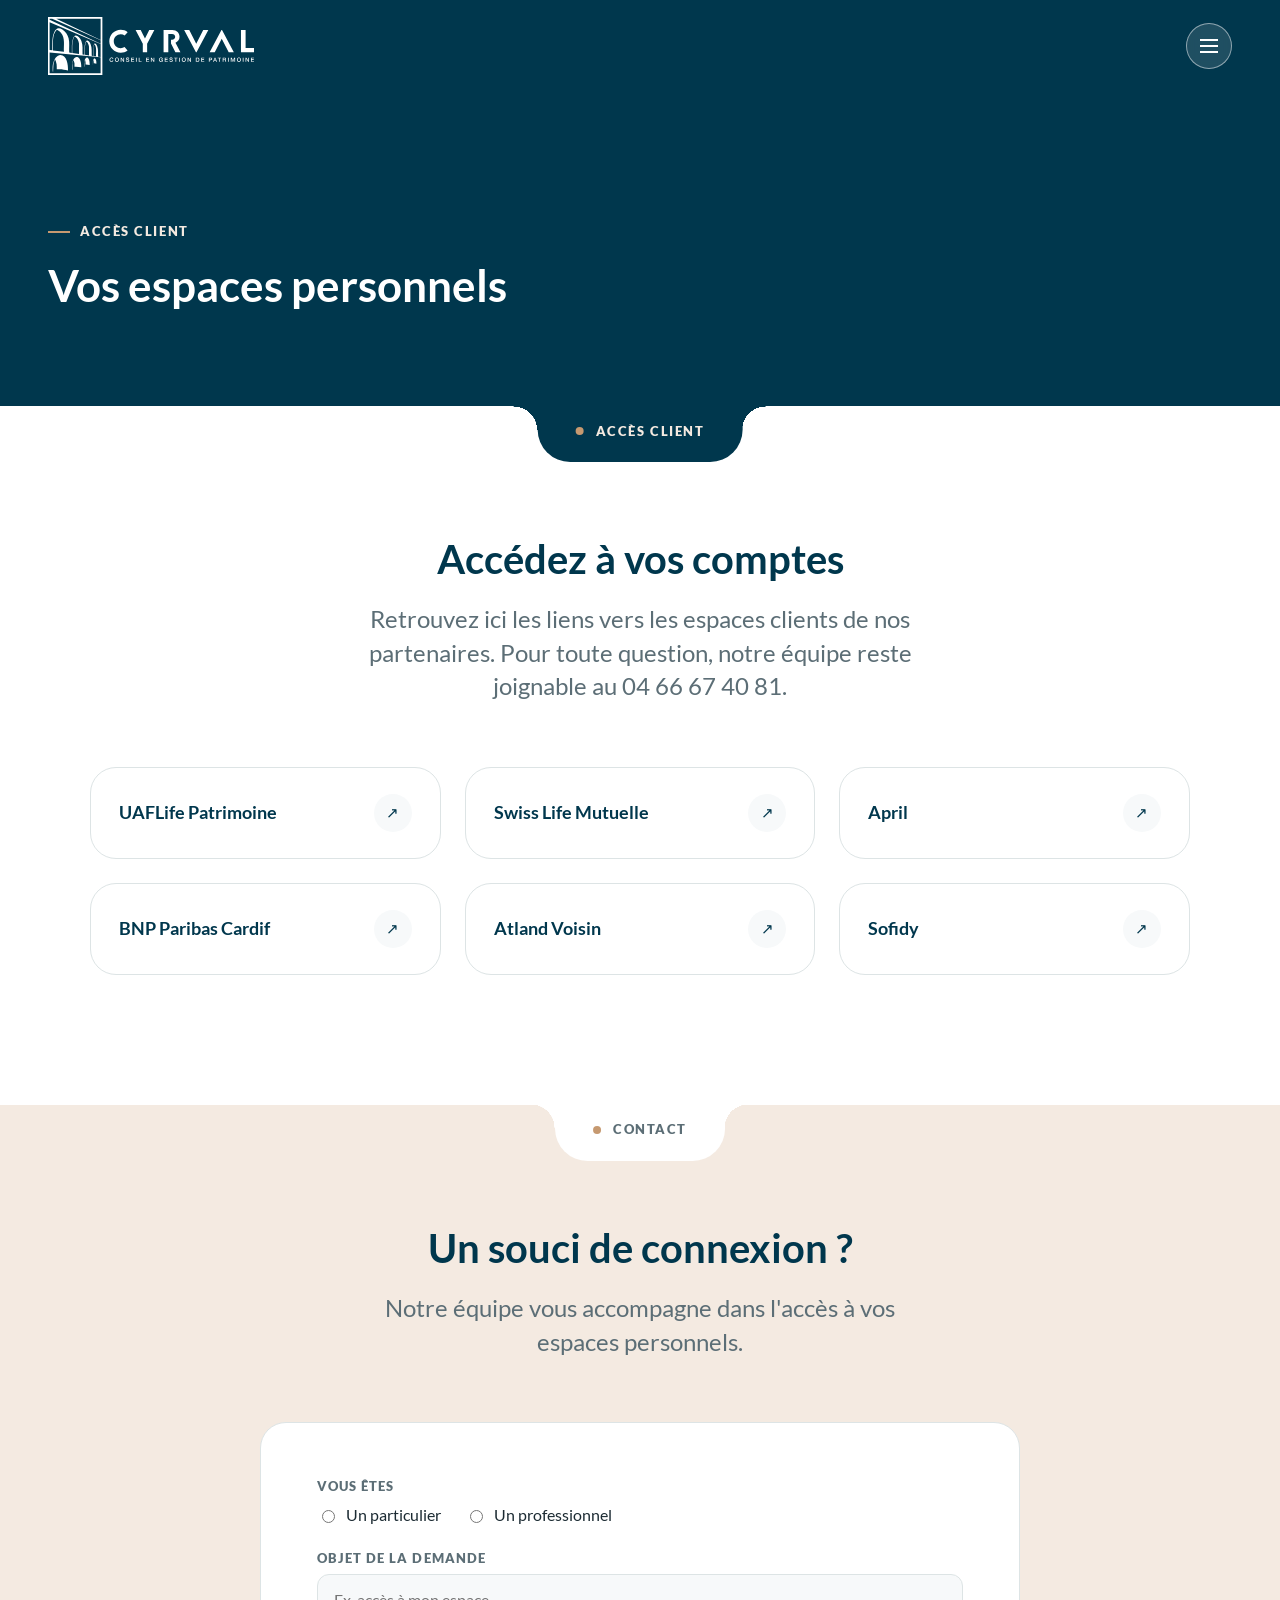
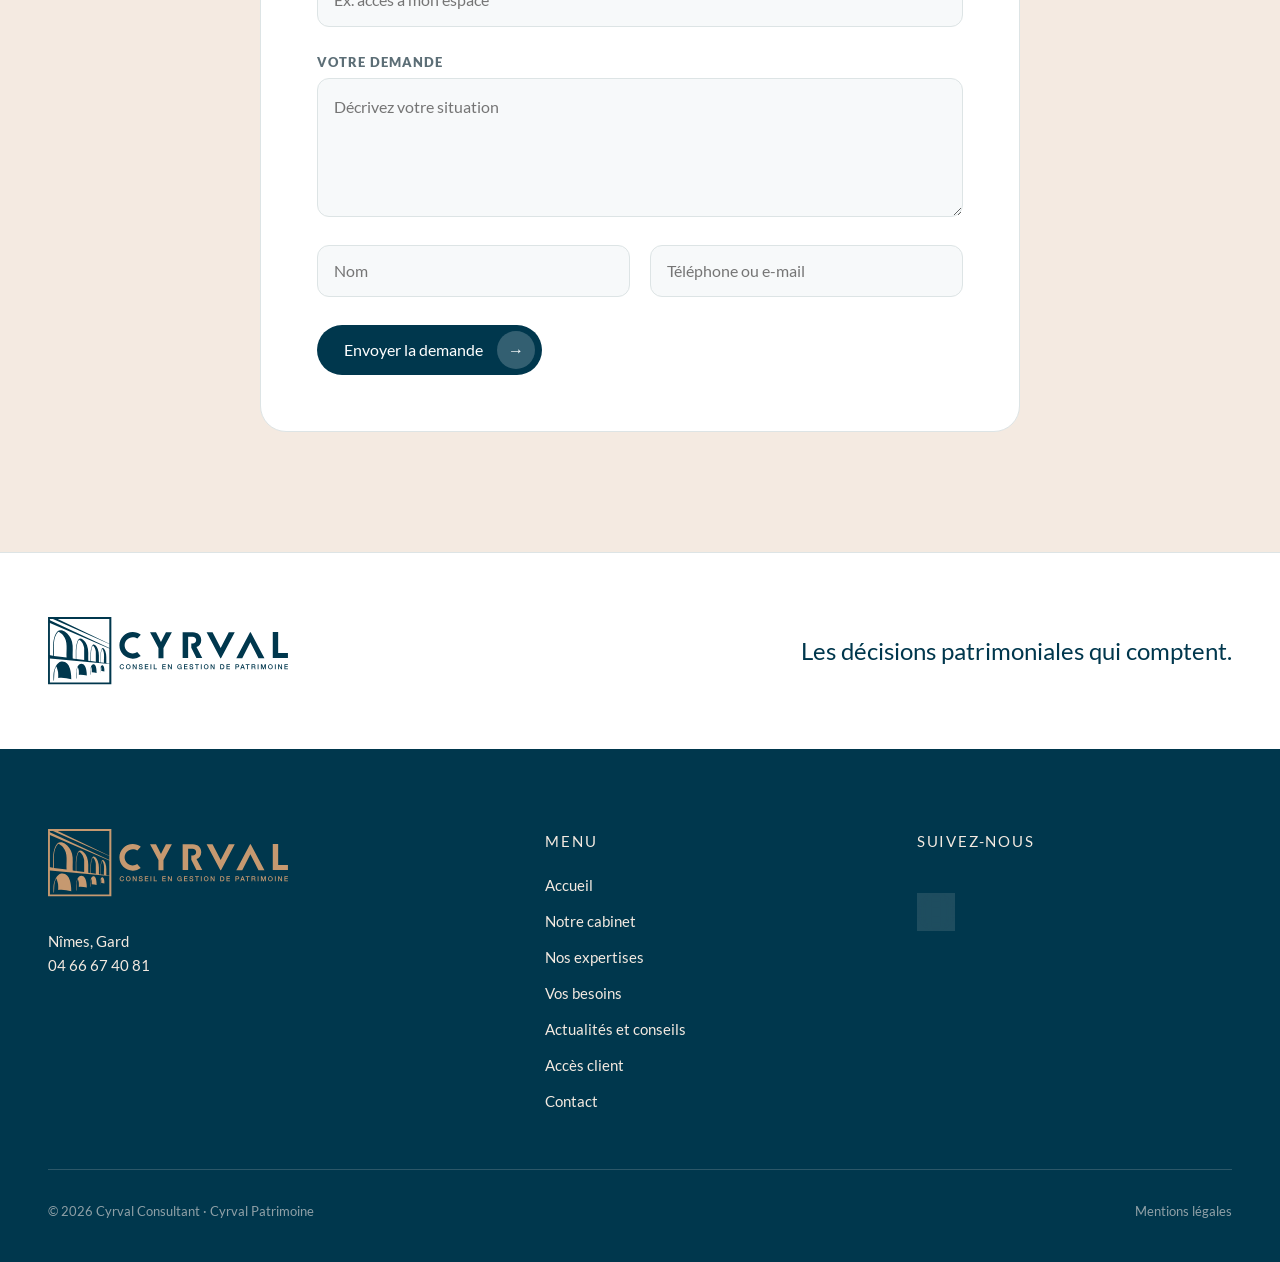
==== acces-client.html @ b4473346 "Arborescence reelle : 11 pages, nav a menus deroulants - Notre cabinet (deroule) : Notre histoire, N" ====
<!DOCTYPE html>
<html lang="fr" class="no-js">
<head>
<meta charset="utf-8">
<meta name="viewport" content="width=device-width, initial-scale=1">
<meta name="robots" content="noindex, nofollow">
<title>CYRVAL — Accès client</title>
<meta name="description" content="Accédez aux espaces clients des partenaires de CYRVAL, conseil en gestion de patrimoine à Nîmes.">
<link rel="stylesheet" href="assets/css/cyrval.css">
<script>document.documentElement.className = 'js';</script>
</head>
<body>

<!-- Logo, défini une fois et réutilisé dans la page -->
<svg style="position:absolute;width:0;height:0;overflow:hidden" aria-hidden="true" focusable="false">
  <symbol id="logo-cyrval" viewBox="16.59 58.48 532.44 149.89">
    <g fill="currentColor">
      <path d="M157.12,58.48v149.89H16.59V58.48h140.53ZM152.58,62.82H37.99l114.6,54.93v-54.93ZM152.58,118.44L27.45,62.82h-6.68v3.02l131.81,61.66v-9.05ZM152.58,128.19L20.78,71.78v71.21l.58.47,6.39.75c.31-15.09-1.53-31,4.36-45.26,4.47-10.83,10.71-14.54,21.55-8.29,8,4.61,13.84,14.06,16.18,22.84,3.11,11.65.72,24.94,1.53,36.95l6.15,1.01.73-.51c.42-12.19-1.28-24.44,2.84-36.17,2.26-6.43,5.48-11.06,12.53-6.58,4.28,2.72,7.66,8.21,9.45,12.85,4.21,10.92,2.35,22.83,2.82,34.27l4.84.73c.32-10.23-.97-22.44,2.87-32.13,4.09-10.32,11.11-.46,13.34,5.32,3.66,9.49,2.42,19.63,2.62,29.59l3.48.35c.37-9.12-1.07-19.21,1.77-28.01,2.79-8.67,7.54-.96,9.14,3.71,2.89,8.44,1.78,17.04,2.04,25.81l.53.51,6.04.75v-33.78ZM57.74,148.39c-1.04-16.49,3.88-35.78-7.84-49.45-2.82-3.28-6.74-6.04-10.76-7.6-12.96,14.3-8.94,35.8-9.64,53.57l28.25,3.48ZM96.79,153.96v-25.94c0-1.25-.98-4.56-1.39-5.93-1.62-5.37-4.73-10.22-9.76-12.92-1.02-.24-3.32,5.42-3.68,6.47-3.88,11.46-2.31,23.93-2.57,35.84l17.4,2.47ZM122.6,157.79v-22.11c0-.87-.92-4.33-1.22-5.39-.98-3.39-2.51-6.39-5.23-8.7-1.42,1.4-2.06,3.53-2.59,5.42-2.58,9.3-1.6,19.45-1.72,29l10.76,1.79ZM137.24,129.24c-.67-.47-1.39,1.32-1.55,1.75-3.17,7.95-1.41,19.23-1.93,27.67l.57.82,6.4.75c-.68-10.31,2.47-21.78-3.49-30.99ZM152.58,162.66l-131.81-12.19v53.37h131.81v-41.18Z"/>
      <path d="M68.32,196.86c-9.44-2.53-19.33-4.5-29.12-3.06-.11-4.62.32-9.27-.4-13.84-.14-.89-3.16-12.36-4.2-11.57-.89,2.48-2.17,4.84-2.85,7.41-1.03,3.92-1.31,8.85-1.46,12.93-.22,6.16-.25,5.02-.43,11.18l-1.08-.3c-.22-13.34-.89-20.16,5.45-32.35,2.34-4.49,6.51-9.53,11.89-10.17,19.72-2.33,22.48,26.01,22.19,39.76Z"/>
      <path d="M79.81,194.72h-.92c.08-7.08-.55-13.96,1.31-20.88,1.77-6.58,6.61-15.22,14.63-10.5,5.59,3.28,7.23,13.66,7.65,19.6.13,1.77-.32,3.69.31,5.35-5.84-.63-11.92-1.88-17.78-1.22v-9.03c0-1.01-1.64-6.36-2.22-7.27-.24-.38-.28-.65-.84-.53l-2.15,8.42v16.07Z"/>
      <path d="M110.67,186.77c-.38.5-.56,0-.61-.45-.46-3.58.03-10.04.76-13.64.79-3.92,3.4-12.57,8.9-8.56,4.37,3.19,4.62,13.69,4.75,18.67-3.53-.72-7.09-1.55-10.73-1.53.07-3.93.14-7.89-1.23-11.63-.53.14-.69,1.29-.83,1.77-.33,1.11-1.01,3.79-1.01,4.81v10.56Z"/>
      <path d="M141.58,179.42c-2.18-.86-4.37-1.46-6.74-1.22-.2-2.37.4-5.28-.26-7.55-.12-.41-.12-.93-.66-1.02-1.26,3.67-.77,7.41-.92,11.17-.02.38.23,1.14-.31,1.07v-9.34c0-.99,1.35-4.78,2.01-5.64,2.13-2.79,4.74-.63,5.71,1.91.41,1.07,1.17,4.51,1.17,5.57v5.05Z"/>
    </g>
    <g fill="currentColor">
      <path d="M214.49,136.32c-2.84,1.88-6.23,2.98-9.89,2.98-9.96,0-18.03-8.07-18.03-18.03s8.07-18.03,18.03-18.03c3.74,0,7.22,1.14,10.1,3.09l7.73-8.68c-4.96-3.75-11.12-6-17.83-6-16.36,0-29.63,13.27-29.63,29.63s13.27,29.63,29.63,29.63c6.62,0,12.71-2.2,17.65-5.87l-7.75-8.71Z"/>
      <polygon points="515.3 91.96 515.3 149.55 549.03 149.55 549.03 138.54 527.27 138.54 527.27 91.96 515.3 91.96"/>
      <polygon points="496.85 149.79 466.31 92.2 466.21 92.2 464.98 92.2 464.88 92.2 434.34 149.79 447.56 149.79 465.59 114.52 483.62 149.79 496.85 149.79"/>
      <polygon points="430.98 92.2 400.44 149.79 400.34 149.79 399.11 149.79 399.01 149.79 368.47 92.2 381.69 92.2 399.72 127.47 417.75 92.2 430.98 92.2"/>
      <polygon points="278.23 92.2 272.78 102.86 267.2 113.78 261.62 102.86 256.17 92.2 242.94 92.2 261.62 127.42 261.62 148.47 261.62 149.79 272.78 149.79 272.78 148.47 272.78 127.42 291.46 92.2 278.23 92.2"/>
      <path d="M346.03,124.92c5.58-2.02,10.51-7.03,10.51-15.12,0-9.62-6.95-17.63-18.68-17.63h-22.56v57.56h12.2v-47.54h9.63c4.93,0,8.17,3.15,8.17,7.6s-3.23,7.6-8.17,7.6h-2.62v9.38l11.35,22.96h13.02l-12.85-24.82Z"/>
    </g>
    <g fill="currentColor">
      <path d="M183.39,166.9c-.08-.31-.19-.6-.33-.86-.14-.26-.32-.49-.54-.68-.22-.19-.48-.34-.78-.45-.3-.11-.64-.16-1.04-.16-.57,0-1.07.12-1.49.35-.42.23-.76.54-1.02.93-.26.39-.46.83-.58,1.32-.13.49-.19,1-.19,1.51s.06,1.02.19,1.51c.13.49.32.93.58,1.32.26.39.6.7,1.02.93.42.23.91.35,1.49.35.42,0,.8-.07,1.12-.22s.6-.35.83-.6.41-.56.54-.9c.13-.34.22-.71.26-1.1h1.84c-.04.64-.18,1.23-.42,1.77-.24.53-.56.99-.96,1.38-.4.39-.88.69-1.42.9-.54.21-1.14.32-1.8.32-.81,0-1.53-.15-2.17-.45-.64-.3-1.18-.7-1.62-1.22-.44-.51-.78-1.11-1.02-1.8-.24-.68-.36-1.41-.36-2.19s.12-1.49.36-2.18c.24-.68.58-1.28,1.02-1.8.44-.51.98-.92,1.62-1.22.64-.3,1.36-.45,2.17-.45.6,0,1.17.08,1.71.25.53.17,1,.41,1.41.73.41.32.74.7.99,1.16.25.45.41.97.47,1.56h-1.89Z"/>
      <path d="M194.65,163.21c.81,0,1.53.15,2.17.45.64.3,1.18.71,1.62,1.22.44.51.78,1.11,1.02,1.8s.35,1.41.35,2.18-.12,1.51-.35,2.19c-.24.69-.58,1.28-1.02,1.8-.44.51-.98.92-1.62,1.22-.64.3-1.36.45-2.17.45s-1.53-.15-2.17-.45c-.64-.3-1.18-.7-1.62-1.22-.44-.51-.78-1.11-1.02-1.8-.24-.68-.36-1.41-.36-2.19s.12-1.49.36-2.18c.24-.68.58-1.28,1.02-1.8.44-.51.98-.92,1.62-1.22.64-.3,1.36-.45,2.17-.45ZM194.65,164.75c-.57,0-1.07.12-1.49.35-.42.23-.76.54-1.02.93-.26.39-.46.83-.58,1.32-.13.49-.19,1-.19,1.51s.06,1.02.19,1.51c.13.49.32.93.58,1.32.26.39.6.7,1.02.93.42.23.91.35,1.49.35s1.07-.12,1.49-.35c.42-.23.76-.54,1.02-.93.26-.39.46-.83.58-1.32.13-.49.19-1,.19-1.51s-.06-1.02-.19-1.51c-.13-.49-.32-.93-.58-1.32-.26-.39-.6-.7-1.02-.93-.42-.23-.91-.35-1.49-.35Z"/>
      <path d="M204.5,163.47h1.99l4.92,7.95h.03v-7.95h1.8v10.79h-1.99l-4.91-7.93h-.05v7.93h-1.8v-10.79Z"/>
      <path d="M219.76,170.66c0,.41.07.77.21,1.06.14.29.34.53.59.72s.54.32.87.41c.33.09.68.13,1.07.13.41,0,.76-.05,1.06-.14.29-.1.53-.22.71-.37.18-.15.31-.33.39-.52.08-.2.12-.4.12-.6,0-.41-.09-.72-.28-.91-.19-.2-.39-.33-.61-.42-.38-.14-.83-.27-1.34-.4-.51-.13-1.14-.29-1.88-.49-.46-.12-.85-.28-1.16-.48s-.55-.42-.73-.66c-.18-.24-.31-.5-.39-.77-.08-.27-.11-.55-.11-.83,0-.54.11-1.01.34-1.41.23-.4.53-.73.9-.99.37-.26.8-.46,1.27-.58s.95-.19,1.44-.19c.56,0,1.1.07,1.59.22s.94.36,1.31.66c.38.29.68.65.9,1.08.22.43.33.92.33,1.49h-1.89c-.05-.69-.29-1.19-.71-1.47-.42-.29-.96-.43-1.62-.43-.22,0-.45.02-.68.07-.23.05-.44.12-.64.23-.19.11-.35.25-.48.43-.13.18-.19.41-.19.68,0,.38.12.68.36.9.24.22.55.38.93.49.04.01.2.05.48.13s.59.16.93.25c.34.09.68.18,1,.26.33.09.56.15.7.19.35.11.66.26.92.45.26.19.48.41.66.66s.31.51.39.79.13.56.13.85c0,.6-.12,1.12-.37,1.55-.25.43-.57.78-.97,1.05-.4.27-.86.47-1.38.6-.51.13-1.04.19-1.57.19-.61,0-1.19-.08-1.74-.23-.54-.15-1.02-.38-1.42-.69-.4-.31-.73-.71-.97-1.2-.24-.49-.37-1.06-.38-1.73h1.89Z"/>
      <path d="M231.35,163.47h7.77v1.63h-5.88v2.82h5.44v1.54h-5.44v3.16h5.98v1.63h-7.87v-10.79Z"/>
      <path d="M243.9,163.47h1.89v10.79h-1.89v-10.79Z"/>
      <path d="M251.14,163.47h1.89v9.16h5.48v1.63h-7.37v-10.79Z"/>
      <path d="M270.08,163.47h7.77v1.63h-5.88v2.82h5.44v1.54h-5.44v3.16h5.98v1.63h-7.87v-10.79Z"/>
      <path d="M282.56,163.47h1.99l4.92,7.95h.03v-7.95h1.8v10.79h-1.99l-4.91-7.93h-.05v7.93h-1.8v-10.79Z"/>
      <path d="M313.23,174.25h-1.21l-.29-1.27c-.5.57-1.01.97-1.51,1.19-.5.22-1.08.33-1.74.33-.81,0-1.53-.15-2.17-.45-.64-.3-1.18-.7-1.62-1.22-.44-.51-.78-1.11-1.02-1.8-.24-.68-.35-1.41-.35-2.19s.12-1.49.35-2.18c.24-.68.58-1.28,1.02-1.8.44-.51.98-.92,1.62-1.22.64-.3,1.36-.45,2.17-.45.58,0,1.14.08,1.67.23.53.16,1,.39,1.41.69.41.31.75.69,1.03,1.16.27.46.44,1,.51,1.6h-1.84c-.05-.35-.16-.66-.32-.93-.17-.27-.38-.49-.63-.67-.25-.18-.53-.32-.85-.41-.31-.09-.64-.14-.98-.14-.57,0-1.07.12-1.49.35-.42.23-.76.54-1.02.93-.26.39-.46.83-.58,1.32-.13.49-.19,1-.19,1.51s.06,1.02.19,1.51c.13.49.32.93.58,1.32.26.39.6.7,1.02.93s.91.35,1.49.35c.48.01.91-.05,1.28-.19s.69-.33.94-.59c.26-.26.45-.57.58-.94.13-.37.2-.79.21-1.24h-2.87v-1.44h4.59v5.68Z"/>
      <path d="M318.32,163.47h7.77v1.63h-5.88v2.82h5.44v1.54h-5.44v3.16h5.98v1.63h-7.87v-10.79Z"/>
      <path d="M332.11,170.66c0,.41.07.77.21,1.06.14.29.34.53.59.72.25.19.54.32.87.41.33.09.68.13,1.07.13.41,0,.76-.05,1.06-.14.29-.1.53-.22.71-.37.18-.15.31-.33.39-.52.08-.2.12-.4.12-.6,0-.41-.09-.72-.28-.91-.19-.2-.39-.33-.61-.42-.38-.14-.83-.27-1.34-.4-.51-.13-1.14-.29-1.88-.49-.46-.12-.85-.28-1.16-.48s-.55-.42-.73-.66c-.18-.24-.31-.5-.39-.77-.08-.27-.11-.55-.11-.83,0-.54.11-1.01.34-1.41.23-.4.53-.73.9-.99.37-.26.8-.46,1.27-.58s.95-.19,1.44-.19c.56,0,1.1.07,1.59.22s.94.36,1.31.66c.38.29.68.65.9,1.08.22.43.33.92.33,1.49h-1.89c-.05-.69-.29-1.19-.71-1.47-.42-.29-.96-.43-1.62-.43-.22,0-.45.02-.68.07-.23.05-.44.12-.64.23-.19.11-.35.25-.48.43-.13.18-.19.41-.19.68,0,.38.12.68.36.9.24.22.55.38.93.49.04.01.2.05.48.13s.59.16.93.25c.34.09.68.18,1,.26.33.09.56.15.7.19.35.11.66.26.92.45.26.19.48.41.66.66.18.25.31.51.39.79s.13.56.13.85c0,.6-.12,1.12-.37,1.55-.25.43-.57.78-.97,1.05-.4.27-.86.47-1.38.6-.51.13-1.04.19-1.57.19-.61,0-1.19-.08-1.74-.23-.54-.15-1.02-.38-1.42-.69-.4-.31-.73-.71-.97-1.2-.24-.49-.37-1.06-.38-1.73h1.89Z"/>
      <path d="M342.68,163.47h8.73v1.63h-3.43v9.16h-1.89v-9.16h-3.41v-1.63Z"/>
      <path d="M355.7,163.47h1.89v10.79h-1.89v-10.79Z"/>
      <path d="M367.53,163.21c.81,0,1.53.15,2.17.45.64.3,1.18.71,1.62,1.22.44.51.78,1.11,1.02,1.8.24.68.35,1.41.35,2.18s-.12,1.51-.35,2.19c-.24.69-.58,1.28-1.02,1.8-.44.51-.98.92-1.62,1.22-.64.3-1.36.45-2.17.45s-1.53-.15-2.17-.45c-.64-.3-1.18-.7-1.62-1.22-.44-.51-.78-1.11-1.02-1.8-.24-.68-.36-1.41-.36-2.19s.12-1.49.36-2.18c.24-.68.58-1.28,1.02-1.8.44-.51.98-.92,1.62-1.22.64-.3,1.36-.45,2.17-.45ZM367.53,164.75c-.57,0-1.07.12-1.49.35-.42.23-.76.54-1.02.93-.26.39-.46.83-.58,1.32-.13.49-.19,1-.19,1.51s.06,1.02.19,1.51c.13.49.32.93.58,1.32.26.39.6.7,1.02.93.42.23.91.35,1.49.35s1.07-.12,1.49-.35c.42-.23.76-.54,1.02-.93.26-.39.46-.83.58-1.32.13-.49.19-1,.19-1.51s-.06-1.02-.19-1.51c-.13-.49-.32-.93-.58-1.32-.26-.39-.6-.7-1.02-.93-.42-.23-.91-.35-1.49-.35Z"/>
      <path d="M377.38,163.47h1.99l4.92,7.95h.03v-7.95h1.8v10.79h-1.99l-4.91-7.93h-.05v7.93h-1.8v-10.79Z"/>
      <path d="M398.63,163.47h4.47c.83,0,1.54.14,2.14.42.6.28,1.1.67,1.48,1.16s.67,1.06.85,1.71c.19.65.28,1.35.28,2.1s-.09,1.45-.28,2.1-.47,1.23-.85,1.71-.88.87-1.48,1.16c-.6.28-1.32.42-2.14.42h-4.47v-10.79ZM400.52,172.71h1.86c.73,0,1.34-.1,1.81-.29.47-.2.84-.47,1.1-.82.27-.35.45-.75.54-1.22.1-.47.14-.97.14-1.52s-.05-1.05-.14-1.52c-.1-.47-.28-.88-.54-1.22-.27-.35-.63-.62-1.1-.82-.47-.2-1.07-.29-1.81-.29h-1.86v7.7Z"/>
      <path d="M412.58,163.47h7.77v1.63h-5.88v2.82h5.44v1.54h-5.44v3.16h5.98v1.63h-7.87v-10.79Z"/>
      <path d="M432.37,163.47h4.76c.77,0,1.39.11,1.87.33.48.22.86.5,1.12.83.26.33.44.69.54,1.09.1.39.14.76.14,1.09s-.05.69-.14,1.08c-.1.39-.27.75-.54,1.08-.26.33-.64.61-1.12.82-.48.22-1.11.32-1.87.32h-2.87v4.14h-1.89v-10.79ZM434.26,168.57h2.76c.21,0,.43-.03.65-.09.22-.06.43-.16.61-.3.19-.14.34-.32.45-.54s.17-.51.17-.85-.05-.64-.15-.88c-.1-.23-.24-.42-.41-.55-.17-.14-.37-.23-.59-.28-.22-.05-.46-.08-.71-.08h-2.79v3.57Z"/>
      <path d="M447.25,163.47h2.01l4.16,10.79h-2.02l-1.01-2.86h-4.31l-1.01,2.86h-1.95l4.14-10.79ZM446.59,169.96h3.29l-1.62-4.64h-.05l-1.63,4.64Z"/>
      <path d="M455.06,163.47h8.73v1.63h-3.43v9.16h-1.89v-9.16h-3.41v-1.63Z"/>
      <path d="M468.09,163.47h5.15c1.19,0,2.08.26,2.67.77.59.51.89,1.23.89,2.14,0,.51-.08.94-.23,1.28-.15.34-.33.61-.53.82-.2.21-.4.35-.6.45-.2.09-.34.15-.43.18v.03c.16.02.33.07.52.15.19.08.36.21.52.39.16.18.3.41.4.69.11.28.16.64.16,1.06,0,.63.05,1.21.14,1.73.1.52.24.89.45,1.11h-2.02c-.14-.23-.22-.49-.25-.77-.03-.28-.04-.55-.04-.82,0-.49-.03-.92-.09-1.28-.06-.36-.17-.65-.33-.89-.16-.24-.38-.41-.66-.52s-.63-.17-1.06-.17h-2.78v4.44h-1.89v-10.79ZM469.97,168.38h3.1c.6,0,1.06-.14,1.38-.43.31-.29.47-.72.47-1.29,0-.34-.05-.62-.15-.84s-.24-.39-.42-.51-.38-.2-.6-.24-.46-.06-.7-.06h-3.07v3.37Z"/>
      <path d="M481.76,163.47h1.89v10.79h-1.89v-10.79Z"/>
      <path d="M488.96,163.47h2.66l2.98,8.45h.03l2.9-8.45h2.63v10.79h-1.8v-8.32h-.03l-2.99,8.32h-1.56l-2.99-8.32h-.03v8.32h-1.8v-10.79Z"/>
      <path d="M510.05,163.21c.81,0,1.53.15,2.17.45.64.3,1.18.71,1.62,1.22.44.51.78,1.11,1.02,1.8.24.68.35,1.41.35,2.18s-.12,1.51-.35,2.19c-.24.69-.58,1.28-1.02,1.8-.44.51-.98.92-1.62,1.22-.64.3-1.36.45-2.17.45s-1.53-.15-2.17-.45c-.64-.3-1.18-.7-1.62-1.22-.44-.51-.78-1.11-1.02-1.8-.24-.68-.36-1.41-.36-2.19s.12-1.49.36-2.18c.24-.68.58-1.28,1.02-1.8.44-.51.98-.92,1.62-1.22.64-.3,1.36-.45,2.17-.45ZM510.05,164.75c-.57,0-1.07.12-1.49.35-.42.23-.76.54-1.02.93-.26.39-.46.83-.58,1.32-.13.49-.19,1-.19,1.51s.06,1.02.19,1.51c.13.49.32.93.58,1.32.26.39.6.7,1.02.93.42.23.91.35,1.49.35s1.07-.12,1.49-.35c.42-.23.76-.54,1.02-.93.26-.39.46-.83.58-1.32.13-.49.19-1,.19-1.51s-.06-1.02-.19-1.51c-.13-.49-.32-.93-.58-1.32-.26-.39-.6-.7-1.02-.93-.42-.23-.91-.35-1.49-.35Z"/>
      <path d="M519.98,163.47h1.89v10.79h-1.89v-10.79Z"/>
      <path d="M527.14,163.47h1.99l4.92,7.95h.03v-7.95h1.8v10.79h-1.99l-4.91-7.93h-.05v7.93h-1.8v-10.79Z"/>
      <path d="M541.16,163.47h7.77v1.63h-5.88v2.82h5.44v1.54h-5.44v3.16h5.98v1.63h-7.87v-10.79Z"/>
    </g>
  </symbol>
</svg>

<header class="entete" data-entete>
  <div class="entete__inner">
    <a class="entete__logo" href="index.html" aria-label="CYRVAL, retour à l'accueil">
      <svg viewBox="0 0 532.44 149.89"><use href="#logo-cyrval"></use></svg>
    </a>

    <nav class="nav" aria-label="Navigation principale">
      <a href="index.html">Accueil</a>
      <div class="nav-groupe">
        <button class="nav-groupe__label" type="button" aria-haspopup="true" aria-expanded="false">Notre cabinet</button>
        <div class="nav-groupe__menu">
          <a href="notre-histoire.html">Notre histoire</a>
          <a href="notre-equipe.html">Notre équipe</a>
          <a href="notre-methode.html">Notre méthode</a>
        </div>
      </div>
      <div class="nav-groupe">
        <button class="nav-groupe__label" type="button" aria-haspopup="true" aria-expanded="false">Nos expertises</button>
        <div class="nav-groupe__menu">
          <a href="pole-conseil.html">Pôle Conseil</a>
          <a href="pole-gestion.html">Pôle Gestion</a>
        </div>
      </div>
      <div class="nav-groupe">
        <button class="nav-groupe__label" type="button" aria-haspopup="true" aria-expanded="false">Vos besoins</button>
        <div class="nav-groupe__menu">
          <a href="particuliers.html">Particuliers</a>
          <a href="dirigeants.html">Dirigeants</a>
        </div>
      </div>
      <a href="actualites.html">Actualités et conseils</a>
      <a href="#contact">Contact</a>
    </nav>

    <div class="entete__actions">
      <a class="lien-acces" href="acces-client.html">Accès client ↗</a>
      <a class="lien-linkedin" href="#" aria-label="CYRVAL sur LinkedIn">in</a>
    </div>

    <button class="burger" type="button" data-burger aria-expanded="false" aria-label="Ouvrir le menu">
      <span class="burger__trait"></span>
    </button>
  </div>

  <div class="menu-mobile">
    <div class="menu-mobile__inner">
      <a href="index.html">Accueil</a>
      <p class="menu-mobile__rubrique">Notre cabinet</p>
      <a class="menu-mobile__sous" href="notre-histoire.html">Notre histoire</a>
      <a class="menu-mobile__sous" href="notre-equipe.html">Notre équipe</a>
      <a class="menu-mobile__sous" href="notre-methode.html">Notre méthode</a>
      <p class="menu-mobile__rubrique">Nos expertises</p>
      <a class="menu-mobile__sous" href="pole-conseil.html">Pôle Conseil</a>
      <a class="menu-mobile__sous" href="pole-gestion.html">Pôle Gestion</a>
      <p class="menu-mobile__rubrique">Vos besoins</p>
      <a class="menu-mobile__sous" href="particuliers.html">Particuliers</a>
      <a class="menu-mobile__sous" href="dirigeants.html">Dirigeants</a>
      <a href="actualites.html">Actualités et conseils</a>
      <a href="#contact">Contact</a>
      <div class="menu-mobile__pied">
        <a class="lien-acces" href="acces-client.html">Accès client ↗</a>
        <a class="lien-linkedin" href="#" aria-label="CYRVAL sur LinkedIn">in</a>
      </div>
    </div>
  </div>
</header>

<main>

  <!-- 1. Hero -->
  <section class="hero-page reveal" data-reveal>
    <div class="hero-page__contenu">
      <p class="surtitre surtitre--trait surtitre--clair">Accès client</p>
      <h1 class="hero-page__titre">Vos espaces personnels</h1>
    </div>
  </section>

  <!-- 2. Les portails -->
  <section class="section--blanc" style="--precedent: var(--bleu);">
    <p class="decroche decroche--clair"><span class="decroche__point"></span>Accès client</p>
    <div class="wrap reveal" data-reveal>
      <div class="entete-bloc">
        <h2 class="titre-section">Accédez à vos comptes</h2>
        <p class="chapo" style="margin-left: auto; margin-right: auto;">Retrouvez ici les liens vers les espaces clients de nos partenaires. Pour toute question, notre équipe reste joignable au 04&nbsp;66&nbsp;67&nbsp;40&nbsp;81.</p>
      </div>
      <div class="portails reveal" data-reveal>
        <a class="portail" href="https://www.uaflife-patrimoine.fr/" target="_blank" rel="noopener">
          <span class="portail__nom">UAFLife Patrimoine</span>
          <span class="portail__fleche" aria-hidden="true">↗</span>
        </a>
        <a class="portail" href="https://myswisslife.fr/connection/login" target="_blank" rel="noopener">
          <span class="portail__nom">Swiss Life Mutuelle</span>
          <span class="portail__fleche" aria-hidden="true">↗</span>
        </a>
        <a class="portail" href="https://www.april.fr/espace-assure" target="_blank" rel="noopener">
          <span class="portail__nom">April</span>
          <span class="portail__fleche" aria-hidden="true">↗</span>
        </a>
        <a class="portail" href="https://comptes.cardif.fr/web/espace-client/login" target="_blank" rel="noopener">
          <span class="portail__nom">BNP Paribas Cardif</span>
          <span class="portail__fleche" aria-hidden="true">↗</span>
        </a>
        <a class="portail" href="https://extranet.atland-voisin.com/login" target="_blank" rel="noopener">
          <span class="portail__nom">Atland Voisin</span>
          <span class="portail__fleche" aria-hidden="true">↗</span>
        </a>
        <a class="portail" href="https://moncompte.sofidy.com/1,accueil.html" target="_blank" rel="noopener">
          <span class="portail__nom">Sofidy</span>
          <span class="portail__fleche" aria-hidden="true">↗</span>
        </a>
      </div>
    </div>
  </section>

  <!-- 3. Nous contacter -->
  <section id="contact" class="section--sable" style="--precedent: var(--blanc);">
    <p class="decroche"><span class="decroche__point"></span>Contact</p>
    <div class="wrap--court wrap reveal" data-reveal>
      <div class="entete-bloc">
        <h2 class="titre-section">Un souci de connexion ?</h2>
        <p class="chapo">Notre équipe vous accompagne dans l'accès à vos espaces personnels.</p>
      </div>
      <form class="formulaire" onsubmit="return false;">
        <div>
          <p class="formulaire__legende">Vous êtes</p>
          <div class="choix">
            <label><input type="radio" name="profil" value="particulier"> Un particulier</label>
            <label><input type="radio" name="profil" value="professionnel"> Un professionnel</label>
          </div>
        </div>
        <label class="champ">
          <span class="champ__label">Objet de la demande</span>
          <input type="text" placeholder="Ex. accès à mon espace">
        </label>
        <label class="champ">
          <span class="champ__label">Votre demande</span>
          <textarea rows="4" placeholder="Décrivez votre situation"></textarea>
        </label>
        <div class="champs-double">
          <input type="text" placeholder="Nom" aria-label="Nom">
          <input type="text" placeholder="Téléphone ou e-mail" aria-label="Téléphone ou e-mail">
        </div>
        <div>
          <button class="btn" type="submit">Envoyer la demande<span class="btn__fleche" aria-hidden="true">→</span></button>
        </div>
      </form>
    </div>
  </section>

  <!-- 4. Signature -->
  <section class="signature">
    <div class="signature__inner reveal" data-reveal>
      <svg viewBox="0 0 532.44 149.89" aria-hidden="true"><use href="#logo-cyrval"></use></svg>
      <p class="signature__phrase">Les décisions patrimoniales qui comptent.</p>
    </div>
  </section>

</main>

<footer class="pied">
  <div class="pied__inner">
    <div class="pied__haut">
      <div>
        <svg class="pied__logo" viewBox="0 0 532.44 149.89" aria-hidden="true"><use href="#logo-cyrval"></use></svg>
        <p>Nîmes, Gard</p>
        <p>04 66 67 40 81</p>
      </div>
      <div>
        <p class="pied__titre">Menu</p>
        <nav class="pied__liens" aria-label="Navigation de pied de page">
          <a href="index.html">Accueil</a>
          <a href="notre-histoire.html">Notre cabinet</a>
          <a href="pole-conseil.html">Nos expertises</a>
          <a href="particuliers.html">Vos besoins</a>
          <a href="actualites.html">Actualités et conseils</a>
          <a href="acces-client.html">Accès client</a>
          <a href="#contact">Contact</a>
        </nav>
      </div>
      <div class="pied__reseaux">
        <p class="pied__titre">Suivez-nous</p>
        <a class="lien-linkedin" href="#" aria-label="CYRVAL sur LinkedIn">in</a>
      </div>
    </div>
    <div class="pied__bas">
      <span>© 2026 Cyrval Consultant · Cyrval Patrimoine</span>
      <a href="#">Mentions légales</a>
    </div>
  </div>
</footer>

<script src="assets/js/cyrval.js" defer></script>
</body>
</html>
---- assets/css/cyrval.css ----
/* =============================================================
   CYRVAL — maquette de référence
   Studio Toinon pour SEDICOM — juillet 2026
   Feuille de styles unique, partagée par toutes les pages.
   Ordre : police, tokens, base, utilitaires, composants,
   sections, pied de page, responsive.
   ============================================================= */

/* ---------- 1. Police ---------- */

/* Lato n'existe qu'en graisses discretes : 400, 700 et 900 couvrent la
   maquette. Les 500 (medium) rendus par le navigateur retombent sur le 400,
   les 600 (semibold) sur le 700. Le 900 (black) est reserve aux capitales. */
@font-face {
  font-family: 'Lato';
  font-style: normal;
  font-weight: 400;
  font-display: swap;
  src: url('../fonts/lato-latin-400.woff2') format('woff2');
}

@font-face {
  font-family: 'Lato';
  font-style: normal;
  font-weight: 700;
  font-display: swap;
  src: url('../fonts/lato-latin-700.woff2') format('woff2');
}

@font-face {
  font-family: 'Lato';
  font-style: normal;
  font-weight: 900;
  font-display: swap;
  src: url('../fonts/lato-latin-900.woff2') format('woff2');
}

/* ---------- 2. Tokens ---------- */

:root {
  /* Couleurs de marque */
  --bleu: #00374D;
  --bleu-appui: #002A3B;
  --or: #C69970;
  --sable: #F4EAE1;

  /* Extension web */
  --encre: #1C2B33;
  --gris: #5C6E76;
  --gris-clair: #8FA0A7;
  --clair-sur-fonce: #C9D3D6;
  --bord: #DDE4E5;
  --blanc: #FFFFFF;
  --fond: #F7F9FA;

  /* Typographie */
  --font: 'Lato', 'Helvetica Neue', Helvetica, Arial, sans-serif;
  --t-hero: 56px;
  --t-hero-page: 44px;
  --t-section: 40px;
  --t-carte: 24px;

  /* Grille */
  --largeur-max: 1440px;
  --marge-laterale: 48px;

  /* Décroché : l'onglet qui plonge depuis l'arête haute.
     Les rayons se déduisent de la hauteur du bloc, voir 5.1. */
  --h-onglet: 56px;     /* profondeur de l'onglet de section */
  --r-arrondi: 26px;    /* arrondi des visuels et des blocs */
}

/* ---------- 3. Base ---------- */

* { box-sizing: border-box; }

body {
  margin: 0;
  background: var(--fond);
  color: var(--encre);
  font-family: var(--font);
  -webkit-font-smoothing: antialiased;
  overflow-x: hidden;
}

a { color: var(--bleu); }
a:hover { color: var(--bleu-appui); }

h1, h2, h3, p { margin: 0; text-wrap: pretty; }

img { max-width: 100%; }

.sr-only {
  position: absolute;
  width: 1px; height: 1px;
  padding: 0; margin: -1px;
  overflow: hidden;
  clip: rect(0 0 0 0);
  white-space: nowrap;
  border: 0;
}

/* ---------- 4. Utilitaires ---------- */

.wrap {
  max-width: var(--largeur-max);
  margin: 0 auto;
  padding: 130px var(--marge-laterale);
}

.wrap--court { padding: 120px var(--marge-laterale); }
.wrap--serre { padding: 110px var(--marge-laterale); }

.section--blanc { background: var(--blanc); }
.section--fond { background: var(--fond); }
.section--sable { background: var(--sable); }
.section--bleu { background: var(--bleu); }

/* Toutes les sections servent d'ancrage à leur décroché */
main > section { position: relative; }

.surtitre {
  display: flex;
  align-items: center;
  gap: 10px;
  margin-bottom: 20px;
  font: 900 13px/1.2 var(--font);
  letter-spacing: .12em;
  text-transform: uppercase;
  color: var(--gris);
}

.surtitre--centre { justify-content: center; }
.surtitre--clair { color: var(--sable); }
.surtitre--doux { color: var(--clair-sur-fonce); }

.surtitre::before {
  content: '';
  width: 8px; height: 8px;
  border-radius: 50%;
  background: var(--or);
  flex-shrink: 0;
}

.surtitre--trait::before {
  width: 22px; height: 1.5px;
  border-radius: 0;
}

.titre-section {
  font: 600 var(--t-section) / 1.15 var(--font);
  color: var(--bleu);
}

.titre-section--clair { color: var(--blanc); }

.chapo {
  font: 400 24px/1.4 var(--font);
  color: var(--gris);
  max-width: 640px;
}

.chapo--clair { color: var(--sable); }

.texte {
  font: 400 18px/1.7 var(--font);
  color: var(--encre);
}

.texte--doux { color: var(--clair-sur-fonce); }

.entete-bloc {
  text-align: center;
  margin-bottom: 64px;
}

.entete-bloc .chapo { margin: 20px auto 0; }

.filet-or {
  width: 44px; height: 2px;
  background: var(--or);
  flex-shrink: 0;
}

.centre { text-align: center; }

/* Apparition au défilement (activée seulement si JS) */
.js .reveal {
  opacity: 0;
  transform: translateY(18px);
  transition: opacity .6s ease, transform .6s ease;
}

.js .reveal.est-visible {
  opacity: 1;
  transform: translateY(0);
}

@media (prefers-reduced-motion: reduce) {
  .js .reveal,
  .js .etape,
  .js .domaine,
  .js .parcours__etape { opacity: 1; transform: none; transition: none; }
  * { scroll-behavior: auto !important; }
}

/* ---------- 5. Composants ---------- */

/* 5.1 Décroché

   Le motif de la maquette : un onglet collé à l'arête haute d'un bloc,
   dans la couleur de ce qui précède, raccordé de chaque côté par un
   congé concave qui étale la couleur le long de l'arête. Le bandeau de
   navigation plonge dans le hero, chaque section plonge dans la
   précédente. Les deux congés sont les pseudo-éléments, posés à
   l'extérieur de l'onglet, tangents à l'arête. */

/* Géométrie. En vertical, le congé concave et l'arrondi du bas se partagent
   toute la hauteur du bloc (0,42 + 0,58 = 1) : les deux courbes sont donc
   tangentes, sans segment droit entre elles, le flanc est une seule vague
   continue. Toute autre répartition laisse une goutte au-dessus du coin.

   En horizontal, les deux arcs sont étirés du même facteur : ils restent
   tangents, mais le flanc s'allonge et s'aplatit. --etirement est le seul
   réglage : 1 donne des arcs de cercle, au-delà des arcs d'ellipse de plus
   en plus couchés. Il coûte de la largeur, le bandeau déborde de
   --rx-conge de chaque côté. Essayé à 1,6, écarté : la courbe couchée ne
   tenait pas. On reste sur le cercle. */
.nav,
.decroche {
  --etirement: 1;
  --ry-conge: calc(var(--h-bloc) * .42);
  --rx-conge: calc(var(--ry-conge) * var(--etirement));
  --ry-bas: calc(var(--h-bloc) * .58);
  --rx-bas: calc(var(--ry-bas) * var(--etirement));
  position: relative;
  border-radius: 0 0 var(--rx-bas) var(--rx-bas) / 0 0 var(--ry-bas) var(--ry-bas);
}

/* Le congé recouvre l'onglet d'1 px. Deux bords anticrénelés posés côte à côte
   laissent un liseré clair, très visible depuis que l'onglet est centré et
   tombe donc souvent sur un demi-pixel. Ce pixel de recouvrement est en dehors
   de la forme du dégradé, donc opaque : la courbe n'est pas modifiée, seul le
   raccord est franc. */
.nav::before, .nav::after,
.decroche::before, .decroche::after {
  content: '';
  position: absolute;
  top: 0;
  width: calc(var(--rx-conge) + 1px);
  height: var(--ry-conge);
  pointer-events: none;
}

.nav::before,
.decroche::before { left: calc(-1 * var(--rx-conge)); }

.nav::after,
.decroche::after { right: calc(-1 * var(--rx-conge)); }

.nav::before {
  background: radial-gradient(var(--rx-conge) var(--ry-conge) at 0 100%,
    transparent 99.5%, var(--blanc) 100%);
}

.nav::after {
  background: radial-gradient(var(--rx-conge) var(--ry-conge) at 100% 100%,
    transparent 99.5%, var(--blanc) 100%);
}

.decroche::before {
  background: radial-gradient(var(--rx-conge) var(--ry-conge) at 0 100%,
    transparent 99.5%, var(--precedent) 100%);
}

.decroche::after {
  background: radial-gradient(var(--rx-conge) var(--ry-conge) at 100% 100%,
    transparent 99.5%, var(--precedent) 100%);
}

/* L'onglet de section porte le surtitre : le motif sert à quelque chose */
.decroche {
  --h-bloc: var(--h-onglet);
  position: absolute;
  top: 0;
  /* centré sur la page, comme le bandeau de navigation */
  left: 50%;
  transform: translateX(-50%);
  z-index: 3;
  display: flex;
  align-items: center;
  gap: 12px;
  height: var(--h-onglet);
  padding: 0 38px 6px;
  margin: 0;
  background: var(--precedent);
  font: 900 13px/1 var(--font);
  letter-spacing: .12em;
  text-transform: uppercase;
  color: var(--gris);
  white-space: nowrap;
}

.decroche__point {
  width: 8px; height: 8px;
  border-radius: 50%;
  background: var(--or);
  flex-shrink: 0;
}

/* Onglet posé sur une couleur foncée */
.decroche--clair { color: var(--sable); }

/* Variante d'angle : le même décroché mordu dans le coin haut gauche d'une
   image, pour y loger le thème de l'article. Deux congés là aussi, mais l'un
   file le long de l'arête haute et l'autre le long de l'arête gauche. Le coin
   extérieur reprend l'arrondi de l'image pour que le contour reste continu.
   La tangence joue sur le flanc droit : congé + arrondi = hauteur du bloc.

   L'étiquette déborde d'1 px en haut et à gauche, avec 1 px de rayon en plus :
   son arc de coin garde le même centre que celui de l'image et passe donc
   juste à l'extérieur. Sans ce décalage, les deux arcs se superposent au pixel
   près et l'anticrénelage laisse voir l'image sous le blanc. Le débord se fait
   sur le fond de la section, de la même couleur : invisible. */
.decroche--coin {
  position: absolute;
  top: -1px;
  left: -1px;
  /* .decroche centre l'onglet sur la page avec left:50% + translateX(-50%).
     La variante d'angle se cale sur le coin de l'image : sans cette remise à
     zéro, le translate subsiste et sort l'étiquette d'une demi-largeur hors
     du visuel, vers la gauche. */
  transform: none;
  z-index: 2;
  height: calc(var(--h-bloc) + 1px);
  padding: 1px 24px 0 23px;
  border-radius: calc(var(--r-arrondi) + 1px) 0 var(--ry-bas) 0;
}

/* Congé du bas : même recouvrement d'1 px, mais vers le haut. Le bord bas du
   bloc ne bouge pas, donc le centre du dégradé et la courbe non plus. */
.decroche--coin::before {
  left: 0;
  top: calc(100% - 1px);
  width: var(--rx-conge);
  height: calc(var(--ry-conge) + 1px);
  background: radial-gradient(var(--rx-conge) var(--ry-conge) at 100% 100%,
    transparent 99.5%, var(--precedent) 100%);
}

/* 5.2 Bouton */

.btn {
  display: inline-flex;
  align-items: center;
  gap: 14px;
  padding: 4px 6px 4px 26px;
  height: 50px;
  border-radius: 999px;
  font: 500 16px/1 var(--font);
  text-decoration: none;
  white-space: nowrap;
  cursor: pointer;
  background: var(--bleu);
  color: var(--blanc);
  border: 1.5px solid transparent;
  transition: background .25s ease, color .25s ease, border-color .25s ease;
}

.btn__fleche {
  display: inline-flex;
  align-items: center;
  justify-content: center;
  width: 38px; height: 38px;
  border-radius: 50%;
  font-size: 16px;
  background: rgba(255, 255, 255, .2);
  color: inherit;
  flex-shrink: 0;
}

.btn:hover { background: var(--bleu-appui); color: var(--blanc); }

.btn--secondaire {
  background: transparent;
  color: var(--bleu);
  border-color: var(--bleu);
}

.btn--secondaire .btn__fleche { background: rgba(0, 55, 77, .08); }
.btn--secondaire:hover { background: var(--bleu); color: var(--blanc); border-color: var(--bleu); }
.btn--secondaire:hover .btn__fleche { background: rgba(255, 255, 255, .2); }

.btn--sur-fonce {
  background: var(--blanc);
  color: var(--bleu);
}

.btn--sur-fonce .btn__fleche { background: rgba(0, 55, 77, .12); }
.btn--sur-fonce:hover { background: var(--sable); color: var(--bleu); }

/* 5.3 Média (image ou bloc de remplacement) */

.media {
  position: relative;
  display: flex;
  align-items: center;
  justify-content: center;
  width: 100%;
  height: 100%;
  overflow: hidden;
  background: var(--sable);
}

.media img {
  display: block;
  width: 100%; height: 100%;
  object-fit: cover;
}

.media--vide {
  background: repeating-linear-gradient(135deg, #F4EAE1, #F4EAE1 12px, #ECE0D2 12px, #ECE0D2 24px);
}

.media--vide .media__legende {
  font: 400 13px/1.5 'SFMono-Regular', Consolas, Menlo, monospace;
  color: #8A7256;
  text-align: center;
  letter-spacing: .02em;
  padding: 16px;
  max-width: 78%;
}

/* Découpes issues du logo */
.media--arche { border-radius: 50% 50% 0 0; }
.media--biseau { border-radius: 0 88px 0 0; }
.media--arrondi { border-radius: var(--r-arrondi); }

/* 5.4 Carte d'information */

.carte {
  background: var(--blanc);
  border: 1px solid var(--bord);
  border-radius: var(--r-arrondi);
  padding: 44px 40px;
  display: flex;
  flex-direction: column;
  gap: 20px;
  height: 100%;
}

.carte__titre {
  font: 600 var(--t-carte) / 1.25 var(--font);
  color: var(--bleu);
}

.carte__texte {
  font: 400 18px/1.7 var(--font);
  color: var(--encre);
  flex: 1;
}

.carte .btn { align-self: flex-start; }

/* 5.5 Article

   Pas de carte : le visuel arrondi porte le bloc, le texte se pose dessous
   à même le fond de la section. L'étiquette de thème est mordue dans le coin
   haut gauche du visuel (voir .decroche--coin). */

.article__media {
  --precedent: var(--blanc);   /* le fond qui entoure l'image */
  --h-bloc: 44px;              /* hauteur de l'étiquette de thème */
  position: relative;
}

.article__corps { padding-top: 22px; }

.article__titre {
  font: 600 21px/1.35 var(--font);
  color: var(--bleu);
  margin-bottom: 10px;
}

.article__resume {
  font: 400 15px/1.6 var(--font);
  color: var(--gris);
  margin-bottom: 18px;
}

.lien-fleche {
  display: inline-block;
  font: 500 16px/1 var(--font);
  color: var(--bleu);
  text-decoration: none;
  border-bottom: 1px solid var(--or);
  padding-bottom: 4px;
  transition: border-color .25s ease;
}

.lien-fleche:hover { border-bottom-color: var(--bleu); }

/* ---------- 6. En-tête ---------- */

.entete {
  --pad-entete: 13px;   /* marge au-dessus et en dessous de la ligne */
  /* Deux hauteurs distinctes depuis que le viewBox du logo est resserre.
     Avant, le viewBox portait 44 % de vide et une seule variable faisait les
     deux : la ligne etait haute, le dessin petit. Les separer permet de
     grossir le dessin sans toucher a la hauteur du bandeau. */
  --h-ligne: 66px;      /* hauteur de la ligne, pilote le bandeau */
  --h-logo: 58px;       /* hauteur du dessin lui-meme */
  position: fixed;
  top: 0; left: 0; right: 0;
  z-index: 100;
  background: transparent;
  transition: background .3s ease, box-shadow .3s ease;
}

.entete__inner {
  max-width: var(--largeur-max);
  margin: 0 auto;
  display: flex;
  align-items: center;
  justify-content: space-between;
  gap: 16px;
  padding: var(--pad-entete) var(--marge-laterale);
  transition: padding .25s ease;
}

.entete__logo {
  display: flex;
  align-items: center;
  height: var(--h-ligne);   /* la ligne garde sa hauteur, le dessin s'y centre */
  flex-shrink: 0;
  color: var(--blanc);
  text-decoration: none;
  transform-origin: left center;
  transition: transform .25s ease, color .3s ease;
}

.entete__logo svg {
  display: block;
  height: var(--h-logo);
  width: calc(var(--h-logo) * 3.5522);   /* rapport exact du dessin, 532.44 / 149.89 */
}

/* État défilé */
.entete.est-defilee {
  --pad-entete: 9px;
  background: var(--blanc);
  box-shadow: 0 1px 0 var(--bord), 0 8px 24px rgba(0, 55, 77, .06);
}

.entete.est-defilee .entete__logo { color: var(--bleu); transform: scale(.82); }

/* Navigation : le décroché de l'accueil, collé au bord haut de la page.
   Le retrait négatif annule la marge de l'en-tête pour que l'onglet
   parte de l'arête ; le rembourrage haut ramène les liens sur la ligne
   du logo. Une seule formule pour les deux états : quand l'en-tête
   blanchit au défilement, l'onglet blanc s'y fond sans raccord visible. */
.nav {
  --h-bloc: calc(var(--pad-entete) * 2 + var(--h-ligne));
  display: flex;
  align-items: center;
  gap: 26px;
  white-space: nowrap;
  align-self: flex-start;
  height: var(--h-bloc);
  margin: calc(-1 * var(--pad-entete)) var(--rx-conge) 0;
  padding: 0 36px;
  background: var(--blanc);
  transition: height .25s ease, margin .25s ease;
}

/* Même traitement que les décrochés : capitales espacées. La pastille dorée
   du survol est posée hors flux, dans l'espace entre deux liens : elle
   apparaît sans décaler la navigation. */
.nav a {
  position: relative;
  font: 900 12px/1 var(--font);
  letter-spacing: .08em;
  text-transform: uppercase;
  color: var(--encre);
  text-decoration: none;
  transition: color .2s ease;
}

.nav a::before {
  content: '';
  position: absolute;
  left: -13px;
  top: 50%;
  width: 6px; height: 6px;
  margin-top: -3px;
  border-radius: 50%;
  background: var(--or);
  opacity: 0;
  transform: scale(.4);
  transition: opacity .2s ease, transform .2s ease;
}

.nav a:hover,
.nav a.est-active { color: var(--bleu); }

.nav a:hover::before,
.nav a.est-active::before { opacity: 1; transform: scale(1); }

/* Rubrique à sous-pages : libellé non cliquable + menu déroulant */
.nav-groupe { position: relative; display: flex; align-items: center; }

.nav-groupe__label {
  position: relative;
  display: inline-flex;
  align-items: center;
  gap: 7px;
  padding: 0;
  border: 0;
  background: none;
  cursor: pointer;
  font: 900 12px/1 var(--font);
  letter-spacing: .08em;
  text-transform: uppercase;
  color: var(--encre);
  transition: color .2s ease;
}

.nav-groupe__label::after {
  content: '';
  width: 5px; height: 5px;
  margin-top: -2px;
  border-right: 1.5px solid currentColor;
  border-bottom: 1.5px solid currentColor;
  transform: rotate(45deg);
  opacity: .55;
  transition: transform .2s ease, opacity .2s ease;
}

.nav-groupe:hover .nav-groupe__label,
.nav-groupe:focus-within .nav-groupe__label,
.nav-groupe__label.est-active { color: var(--bleu); }

.nav-groupe:hover .nav-groupe__label::after,
.nav-groupe:focus-within .nav-groupe__label::after { transform: rotate(225deg); opacity: 1; }

/* La pastille dorée de la rubrique active, comme les liens simples */
.nav-groupe__label.est-active::before {
  content: '';
  position: absolute;
  left: -13px;
  top: 50%;
  width: 6px; height: 6px;
  margin-top: -3px;
  border-radius: 50%;
  background: var(--or);
}

.nav-groupe__menu {
  position: absolute;
  top: 100%;
  left: 50%;
  min-width: 210px;
  transform: translateX(-50%) translateY(10px);
  background: var(--blanc);
  border: 1px solid var(--bord);
  border-radius: 14px;
  box-shadow: 0 18px 36px rgba(0, 55, 77, .14);
  padding: 8px;
  display: flex;
  flex-direction: column;
  gap: 2px;
  opacity: 0;
  visibility: hidden;
  transition: opacity .2s ease, transform .2s ease, visibility .2s;
  z-index: 20;
}

.nav-groupe:hover .nav-groupe__menu,
.nav-groupe:focus-within .nav-groupe__menu {
  opacity: 1;
  visibility: visible;
  transform: translateX(-50%) translateY(6px);
}

/* Les entrées du déroulé n'héritent pas du style capitales/pastille de .nav a */
.nav-groupe__menu a {
  position: static;
  padding: 11px 14px;
  border-radius: 9px;
  font: 700 13px/1.3 var(--font);
  letter-spacing: .01em;
  text-transform: none;
  color: var(--encre);
  text-decoration: none;
  white-space: nowrap;
  transition: background .15s ease, color .15s ease;
}

.nav-groupe__menu a::before { display: none; }

.nav-groupe__menu a:hover,
.nav-groupe__menu a.est-active { background: var(--fond); color: var(--bleu); }

.entete__actions {
  display: flex;
  align-items: center;
  gap: 12px;
  flex-shrink: 0;
}

/* Les trois pastilles de l'en-tête (accès client, LinkedIn, menu) sont en
   verre dépoli sur la photo du hero. Le flou tombe dès que l'en-tête blanchit :
   il n'y a plus rien à flouter derrière, et il coûterait une couche de
   composition pour rien. */
.lien-acces {
  font: 900 12px/1 var(--font);
  letter-spacing: .08em;
  text-transform: uppercase;
  text-decoration: none;
  padding: 11px 20px;
  border-radius: 999px;
  white-space: nowrap;
  color: var(--blanc);
  border: 1px solid rgba(255, 255, 255, .55);
  background: rgba(255, 255, 255, .12);
  -webkit-backdrop-filter: blur(7px);
  backdrop-filter: blur(7px);
  transition: color .3s ease, border-color .3s ease, background .3s ease;
}

.entete.est-defilee .lien-acces {
  color: var(--bleu);
  border-color: var(--bord);
  background: transparent;
  -webkit-backdrop-filter: none;
  backdrop-filter: none;
}

.lien-linkedin {
  width: 32px; height: 32px;
  border-radius: 50%;
  display: flex;
  align-items: center;
  justify-content: center;
  font: 700 12px/1 var(--font);
  text-decoration: none;
  flex-shrink: 0;
  background: rgba(255, 255, 255, .15);
  color: var(--blanc);
  border: 1px solid rgba(255, 255, 255, .5);
  -webkit-backdrop-filter: blur(7px);
  backdrop-filter: blur(7px);
  transition: background .3s ease, color .3s ease, border-color .3s ease;
}

.entete.est-defilee .lien-linkedin {
  background: var(--bleu);
  color: var(--blanc);
  border-color: transparent;
  -webkit-backdrop-filter: none;
  backdrop-filter: none;
}

/* Bouton menu (tablette et mobile) */
.burger {
  display: none;
  width: 46px; height: 46px;
  border: 1px solid rgba(255, 255, 255, .5);
  background: rgba(255, 255, 255, .12);
  -webkit-backdrop-filter: blur(7px);
  backdrop-filter: blur(7px);
  border-radius: 999px;
  cursor: pointer;
  padding: 0;
  align-items: center;
  justify-content: center;
  flex-shrink: 0;
  transition: background .3s ease, border-color .3s ease;
}

.burger__trait {
  position: relative;
  display: block;
  width: 18px; height: 1.5px;
  background: var(--blanc);
  transition: background .3s ease, transform .3s ease;
}

.burger__trait::before,
.burger__trait::after {
  content: '';
  position: absolute;
  left: 0;
  width: 18px; height: 1.5px;
  background: inherit;
  transition: transform .3s ease, opacity .2s ease;
}

.burger__trait::before { top: -6px; }
.burger__trait::after { top: 6px; }

.entete.est-defilee .burger {
  border-color: var(--bord);
  background: transparent;
  -webkit-backdrop-filter: none;
  backdrop-filter: none;
}

.entete.est-defilee .burger__trait { background: var(--bleu); }

.entete.menu-ouvert .burger {
  border-color: var(--bord);
  background: transparent;
  -webkit-backdrop-filter: none;
  backdrop-filter: none;
}
.entete.menu-ouvert .burger__trait { background: transparent; }
.entete.menu-ouvert .burger__trait::before { transform: translateY(6px) rotate(45deg); background: var(--bleu); }
.entete.menu-ouvert .burger__trait::after { transform: translateY(-6px) rotate(-45deg); background: var(--bleu); }

/* Panneau de menu déroulant */
.menu-mobile {
  display: none;
  background: var(--blanc);
  border-top: 1px solid var(--bord);
  box-shadow: 0 16px 32px rgba(0, 55, 77, .08);
}

.menu-mobile__inner {
  max-width: var(--largeur-max);
  margin: 0 auto;
  padding: 24px var(--marge-laterale) 32px;
  display: flex;
  flex-direction: column;
  gap: 4px;
}

.menu-mobile a {
  font: 400 18px/1 var(--font);
  color: var(--encre);
  text-decoration: none;
  padding: 14px 0;
  border-bottom: 1px solid var(--bord);
}

.menu-mobile a.est-active { color: var(--bleu); font-weight: 500; }

.menu-mobile__rubrique {
  margin: 0;
  padding: 20px 0 6px;
  font: 900 12px/1 var(--font);
  letter-spacing: .08em;
  text-transform: uppercase;
  color: var(--gris);
}

.menu-mobile a.menu-mobile__sous { padding-left: 16px; font-size: 16px; }

.menu-mobile__pied {
  display: flex;
  align-items: center;
  gap: 12px;
  padding-top: 24px;
}

.menu-mobile__pied .lien-acces,
.menu-mobile__pied .lien-linkedin {
  -webkit-backdrop-filter: none;
  backdrop-filter: none;
}

.menu-mobile__pied .lien-acces {
  color: var(--bleu);
  border-color: var(--bord);
  background: transparent;
}

.menu-mobile__pied .lien-linkedin {
  background: var(--bleu);
  color: var(--blanc);
  border-color: transparent;
}

/* ---------- 7. Hero ---------- */

.hero {
  position: relative;
  display: flex;
  align-items: flex-end;
  min-height: 560px;
  overflow: hidden;
}

.hero__fond { position: absolute; inset: 0; }

.hero__voile {
  position: absolute;
  inset: 0;
  background: linear-gradient(100deg,
    rgba(0, 55, 77, .92) 0%,
    rgba(0, 55, 77, .72) 42%,
    rgba(0, 55, 77, .28) 75%,
    rgba(0, 55, 77, .08) 100%);
}

.hero__contenu {
  position: relative;
  width: 100%;
  max-width: var(--largeur-max);
  margin: 0 auto;
  padding: 228px var(--marge-laterale) 96px;
}

.hero__titre {
  font: 600 var(--t-hero) / 1.1 var(--font);
  color: var(--blanc);
  max-width: 820px;
  margin-bottom: 44px;
}

.souligne-or {
  text-decoration: underline;
  text-decoration-color: var(--or);
  text-decoration-thickness: 3px;
  text-underline-offset: 8px;
}

/* Hero de page intérieure : aplat bleu, sans motif */
.hero-page {
  position: relative;
  overflow: hidden;
  background: var(--bleu);
}

.hero-page__contenu {
  position: relative;
  max-width: var(--largeur-max);
  margin: 0 auto;
  padding: 224px var(--marge-laterale) 96px;
}

.hero-page__titre {
  font: 600 var(--t-hero-page) / 1.15 var(--font);
  color: var(--blanc);
  max-width: 820px;
}

.hero-page__titre .souligne-or { text-underline-offset: 6px; }

/* ---------- 8. Sections d'accueil ---------- */

/* 8.1 Manifeste */

.manifeste {
  display: grid;
  grid-template-columns: 1fr 1fr;
  gap: 64px;
  align-items: center;
}

.manifeste__texte { max-width: 520px; }

.manifeste__phrase {
  font: 400 32px/1.4 var(--font);
  color: var(--bleu);
  margin-bottom: 32px;
}

.manifeste__intro {
  font: 400 18px/1.7 var(--font);
  color: var(--encre);
  max-width: 44ch;
  margin-bottom: 40px;
}

.manifeste__visuel {
  position: relative;
  height: 520px;
}

.manifeste__vignette {
  position: absolute;
  left: -32px; bottom: -32px;
  width: 180px; height: 180px;
  box-shadow: 0 12px 32px rgba(0, 55, 77, .14);
}

/* 8.2 Vos besoins */

.grille-deux {
  display: grid;
  grid-template-columns: 1fr 1fr;
  gap: 32px;
  max-width: 900px;
  margin: 0 auto;
}

.grille-trois {
  display: grid;
  grid-template-columns: repeat(3, 1fr);
  gap: 32px;
}

/* 8.3 Les deux pôles */

.poles {
  border-top: 1px solid var(--bord);
  border-bottom: 1px solid var(--bord);
}

.poles__grille {
  display: grid;
  grid-template-columns: 1fr 1fr;
}

.pole { padding: 56px 64px 56px 0; }

.pole:first-child { border-right: 1px solid var(--bord); }
.pole:last-child { padding: 56px 0 56px 64px; }

.pole__label {
  font: 900 13px/1.2 var(--font);
  letter-spacing: .12em;
  text-transform: uppercase;
  color: var(--gris);
}

.pole .filet-or { margin: 20px 0 24px; }

.pole__texte {
  font: 400 18px/1.7 var(--font);
  color: var(--encre);
  margin-bottom: 32px;
}

/* 8.4 Méthode */

.methode__titre { margin-bottom: 88px; }

.methode__etapes {
  position: relative;
  display: grid;
  grid-template-columns: repeat(5, 1fr);
  gap: 40px;
  margin-bottom: 72px;
}

.methode__rail,
.methode__progression {
  position: absolute;
  top: 23px;
  left: 0;
  height: 2px;
}

.methode__rail { right: 0; background: rgba(244, 234, 225, .2); }

.methode__progression {
  width: 0;
  background: var(--or);
  transition: width .6s ease;
}

.etape { position: relative; }

.js .etape {
  opacity: 0;
  transform: translateY(14px);
  transition: opacity .5s ease, transform .5s ease;
}

.js .etape.est-visible { opacity: 1; transform: translateY(0); }

.etape__numero {
  width: 46px; height: 46px;
  border-radius: 50%;
  background: var(--bleu);
  border: 2px solid var(--or);
  color: var(--sable);
  display: flex;
  align-items: center;
  justify-content: center;
  font: 600 16px/1 var(--font);
  margin-bottom: 24px;
}

.etape__titre {
  font: 600 18px/1.3 var(--font);
  color: var(--blanc);
  margin-bottom: 8px;
}

.etape__texte {
  font: 400 15px/1.6 var(--font);
  color: var(--clair-sur-fonce);
}

/* 8.5 Actualités */

.actus__entete {
  display: flex;
  align-items: flex-end;
  justify-content: space-between;
  gap: 24px;
  flex-wrap: wrap;
  margin-bottom: 56px;
}

/* Grille dissymétrique : l'article à la une occupe la colonne large, les deux
   brèves s'empilent à côté. Les brèves s'étirent pour que les deux colonnes
   se terminent à la même ligne : les trois articles forment un seul bloc. */
.actus__grille {
  display: grid;
  grid-template-columns: 1.15fr 1fr;
  gap: 48px;
  align-items: stretch;
}

.article--une .article__media { aspect-ratio: 16 / 9; }
.article--une .article__corps { padding-top: 28px; }

.article--une .article__titre {
  font: 600 var(--t-carte) / 1.3 var(--font);
  margin-bottom: 14px;
}

.article__auteur {
  font: 400 14px/1.6 var(--font);
  color: var(--gris);
  margin-bottom: 10px;
}

/* La gouttière porte tout l'écart entre les deux brèves, filet compris. Voir
   le filet plus bas : le sortir du modèle de boîte est ce qui garantit que les
   deux brèves ont exactement la même hauteur. */
.actus__breves {
  display: flex;
  flex-direction: column;
  gap: 60px;
  height: 100%;
}

.article--breve {
  display: grid;
  grid-template-columns: 44% 1fr;
  gap: 24px;
  align-items: stretch;
  flex: 1;
  position: relative;
}

/* Pas de proportion imposée : le visuel prend la hauteur de la brève, c'est ce
   qui aligne le bas des deux colonnes. Il est sorti du flux pour ne pas peser
   dans le calcul de cette hauteur, sinon la proportion de la photo source
   commanderait la grille au lieu de l'article à la une. */
.article--breve .article__media {
  --h-bloc: 34px;
  --r-arrondi: 20px;
}

.article--breve .media {
  position: absolute;
  inset: 0;
}

.article--breve .article__corps { align-self: center; }

/* Le 1 px de padding haut compense le débord de l'étiquette, comme sur
   l'article à la une : sans lui, le libellé remonte d'un demi-pixel. */
.article--breve .decroche--coin {
  padding: 1px 17px 0 15px;
  font-size: 11px;
}

.article--breve .article__corps { padding-top: 0; }
.article--breve .article__titre { font-size: 18px; }

/* Le filet se trace au milieu de la gouttière, hors du flux. Il était posé en
   border-top + padding-top sur la seconde brève : en box-sizing border-box et
   avec flex:1, les deux brèves recevaient bien la même hauteur de boîte, mais
   la seconde perdait 31 px de hauteur de contenu. Sa vignette, qui s'étire sur
   la hauteur de la ligne, était donc 31 px plus courte que la première. */
.actus__breves .article--breve + .article--breve::before {
  content: "";
  position: absolute;
  left: 0;
  right: 0;
  top: -30px;
  border-top: 1px solid var(--bord);
}

/* ---------- 9. Sections Pôle Conseil ---------- */

.accompagnement {
  display: grid;
  grid-template-columns: 1fr 1fr;
  gap: 64px;
  align-items: stretch;
}

.accompagnement__texte { max-width: 560px; }
.accompagnement__texte .titre-section { display: block; margin-bottom: 32px; }
.accompagnement__texte .texte + .texte { margin-top: 28px; }

/* le visuel se cale sur la hauteur du texte, avec un plancher : sinon il
   dépasse de très haut dès qu'on retire un paragraphe */
.accompagnement__visuel { min-height: 360px; }

/* Méthode de la page Pôle Conseil : titre à gauche, texte à droite */
.methode-page {
  display: grid;
  grid-template-columns: 1fr 1.25fr;
  gap: 72px;
  align-items: start;
}

.methode-page__titre .titre-section { display: block; margin-bottom: 28px; }

.domaines__entete {
  max-width: 720px;
  margin: 0 auto 88px;
  text-align: center;
}

.domaines__corps {
  display: grid;
  grid-template-columns: 2px 1fr;
  gap: 56px;
  max-width: 960px;
  margin: 0 auto;
}

.domaines__rail {
  position: relative;
  width: 2px;
  background: rgba(244, 234, 225, .2);
  justify-self: center;
}

.domaines__progression {
  position: absolute;
  top: 0; left: 0;
  width: 2px;
  height: 0;
  background: var(--or);
  transition: height .6s ease;
}

.domaines__liste {
  display: flex;
  flex-direction: column;
  gap: 64px;
}

.js .domaine {
  opacity: 0;
  transform: translateY(16px);
  transition: opacity .5s ease, transform .5s ease;
}

.js .domaine.est-visible { opacity: 1; transform: translateY(0); }

.domaine__numero {
  display: flex;
  align-items: center;
  gap: 16px;
  margin-bottom: 18px;
  font: 600 13px/1 var(--font);
  color: var(--or);
}

.domaine__numero::after {
  content: '';
  width: 32px; height: 1px;
  background: rgba(244, 234, 225, .4);
}

.domaine__titre {
  font: 600 var(--t-carte) / 1.25 var(--font);
  color: var(--blanc);
  margin-bottom: 16px;
}

.domaine__texte { max-width: 64ch; }

.transition-bloc {
  max-width: 900px;
  margin: 0 auto;
  padding: 120px var(--marge-laterale);
  text-align: center;
}

.transition-bloc .texte {
  text-align: left;
  margin-bottom: 48px;
}

.transition-bloc .titre-section {
  display: block;
  margin-bottom: 40px;
}

/* ---------- 10. Contact ---------- */

.formulaire {
  max-width: 760px;
  margin: 0 auto;
  background: var(--blanc);
  border: 1px solid var(--bord);
  border-radius: var(--r-arrondi);
  padding: 56px;
  display: flex;
  flex-direction: column;
  gap: 28px;
}

.champ {
  display: flex;
  flex-direction: column;
  gap: 8px;
}

.champ__label,
.formulaire__legende {
  font: 900 13px/1.2 var(--font);
  letter-spacing: .08em;
  text-transform: uppercase;
  color: var(--gris);
}

.formulaire__legende { margin-bottom: 12px; }

.formulaire input[type="text"],
.formulaire textarea {
  border: 1px solid var(--bord);
  border-radius: 12px;   /* des champs carrés dans un bloc arrondi jurent */
  padding: 14px 16px;
  font: 400 16px/1.4 var(--font);
  color: var(--encre);
  background: var(--fond);
}

.formulaire textarea { line-height: 1.7; resize: vertical; }

.formulaire input[type="text"]:focus,
.formulaire textarea:focus {
  outline: 2px solid var(--or);
  outline-offset: -1px;
}

.choix {
  display: flex;
  gap: 24px;
  flex-wrap: wrap;
}

.choix label {
  display: flex;
  align-items: center;
  gap: 8px;
  font: 400 16px/1 var(--font);
  color: var(--encre);
}

.champs-double {
  display: grid;
  grid-template-columns: 1fr 1fr;
  gap: 20px;
}

/* ---------- 11. Signature ---------- */

.signature {
  background: var(--blanc);
  border-top: 1px solid var(--bord);
}

.signature__inner {
  max-width: var(--largeur-max);
  margin: 0 auto;
  padding: 64px var(--marge-laterale);
  display: flex;
  align-items: center;
  justify-content: space-between;
  gap: 24px;
  flex-wrap: wrap;
}

.signature__inner svg {
  width: 240px; height: 67.56px;
  color: var(--bleu);
  flex-shrink: 0;
}

.signature__phrase {
  font: 400 24px/1.4 var(--font);
  color: var(--bleu);
  max-width: 520px;
  text-align: right;
}

/* ---------- 12. Pied de page ---------- */

.pied { background: var(--bleu); }

.pied__inner {
  max-width: var(--largeur-max);
  margin: 0 auto;
  padding: 80px var(--marge-laterale) 40px;
}

.pied__haut {
  display: grid;
  grid-template-columns: 1.4fr 1fr 1fr;
  gap: 56px;
  padding-bottom: 56px;
  border-bottom: 1px solid rgba(244, 234, 225, .18);
}

/* Agrandi pour que la baseline se lise. C'est la largeur qui commande :
   le viewBox du logo porte 44 % de vide en hauteur, jamais en largeur, donc
   la hauteur de la boite ne sert qu'a loger ce vide. La marge basse est
   reduite d'autant pour que l'ecart sous le dessin ne bouge pas. */
.pied__logo {
  width: 240px; height: 67.56px;
  color: var(--or);
  margin-bottom: 32px;
  display: block;
}

.pied p {
  font: 400 15px/1.6 var(--font);
  color: var(--sable);
}

.pied__titre {
  font: 900 13px/1.2 var(--font);
  letter-spacing: .12em;
  text-transform: uppercase;
  color: var(--or);
  margin-bottom: 20px;
}

.pied__liens {
  display: flex;
  flex-direction: column;
  gap: 12px;
}

.pied__liens a {
  font: 400 15px/1.6 var(--font);
  color: var(--sable);
  text-decoration: none;
  transition: color .2s ease;
}

.pied__liens a:hover { color: var(--or); }

.pied__reseaux {
  display: flex;
  flex-direction: column;
  align-items: flex-start;
  gap: 20px;
}

.pied__reseaux .lien-linkedin {
  width: 38px; height: 38px;
  font-size: 13px;
  background: rgba(244, 234, 225, .12);
  color: var(--sable);
  border: 0;
}

.pied__reseaux .lien-linkedin:hover { background: var(--or); color: var(--bleu); }

.pied__bas {
  padding-top: 32px;
  display: flex;
  justify-content: space-between;
  flex-wrap: wrap;
  gap: 12px;
}

.pied__bas span,
.pied__bas a {
  font: 400 13px/1.5 var(--font);
  color: var(--gris-clair);
  text-decoration: none;
}

.pied__bas a:hover { color: var(--sable); }

/* =============================================================
   13. Actualités : liste (archive) et article (single)
   ============================================================= */

/* 13.1 Filtres par thème */

.filtres {
  display: flex;
  flex-wrap: wrap;
  justify-content: center;
  gap: 12px;
  margin-bottom: 56px;
}

.chip {
  padding: 10px 20px;
  border-radius: 999px;
  border: 1px solid var(--bord);
  background: var(--blanc);
  font: 900 12px/1 var(--font);
  letter-spacing: .08em;
  text-transform: uppercase;
  color: var(--gris);
  text-decoration: none;
  cursor: pointer;
  transition: color .2s ease, border-color .2s ease, background .2s ease;
}

.chip:hover { border-color: var(--bleu); color: var(--bleu); }
.chip.est-active { background: var(--bleu); border-color: var(--bleu); color: var(--blanc); }

/* 13.2 Grille d'archive : des articles de taille égale, trois par ligne.
   Même composant .article que l'accueil, mais le visuel prend un rapport
   fixe pour que toutes les cartes s'alignent. */

.actus-grille {
  display: grid;
  grid-template-columns: repeat(3, 1fr);
  gap: 56px 40px;
}

.actus-grille .article__media { aspect-ratio: 3 / 2; }
.actus-grille .article__corps { padding-top: 22px; }

/* 13.3 Pagination */

.pagination {
  display: flex;
  align-items: center;
  justify-content: center;
  gap: 8px;
  margin-top: 72px;
}

.pagination a,
.pagination span {
  min-width: 42px;
  height: 42px;
  padding: 0 8px;
  display: inline-flex;
  align-items: center;
  justify-content: center;
  border-radius: 999px;
  font: 600 15px/1 var(--font);
  text-decoration: none;
  color: var(--gris);
  border: 1px solid transparent;
  transition: color .2s ease, border-color .2s ease, background .2s ease;
}

.pagination a:hover { color: var(--bleu); border-color: var(--bord); }
.pagination .est-active { background: var(--bleu); color: var(--blanc); }
.pagination .pagination__fleche { color: var(--bleu); }
.pagination .est-desactive { color: var(--gris-clair); pointer-events: none; }

/* 13.4 En-tête d'article : le hero bleu porte le thème, la date et la durée */

.hero-page__meta {
  display: flex;
  align-items: center;
  flex-wrap: wrap;
  gap: 14px;
  margin-top: 28px;
  font: 400 14px/1.5 var(--font);
  color: var(--clair-sur-fonce);
}

.hero-page__meta .puce-theme {
  font: 900 12px/1 var(--font);
  letter-spacing: .08em;
  text-transform: uppercase;
  color: var(--bleu);
  background: var(--sable);
  padding: 8px 14px;
  border-radius: 999px;
}

.hero-page__meta .sep { opacity: .45; }

/* 13.5 Corps d'article : une colonne lisible, centrée */

.retour-actus {
  display: inline-flex;
  align-items: center;
  gap: 10px;
  margin-bottom: 44px;
  font: 900 12px/1 var(--font);
  letter-spacing: .08em;
  text-transform: uppercase;
  color: var(--gris);
  text-decoration: none;
  transition: color .2s ease;
}

.retour-actus:hover { color: var(--bleu); }

.article-colonne {
  max-width: 760px;
  margin: 0 auto;
}

.corps-article {
  max-width: 760px;
  margin: 0 auto;
}

.corps-article > * + * { margin-top: 28px; }

.corps-article .chapo {
  max-width: none;
  color: var(--bleu);
}

.corps-article p {
  font: 400 18px/1.75 var(--font);
  color: var(--encre);
}

.corps-article h2 {
  font: 600 26px/1.35 var(--font);
  color: var(--bleu);
  margin-top: 12px;
}

.corps-article ul {
  margin: 0;
  padding-left: 24px;
}

.corps-article li {
  font: 400 18px/1.75 var(--font);
  color: var(--encre);
}

.corps-article li + li { margin-top: 8px; }

.corps-article li::marker { color: var(--or); }

.corps-article blockquote {
  margin: 8px 0;
  padding-left: 28px;
  border-left: 3px solid var(--or);
  font: 400 24px/1.5 var(--font);
  color: var(--bleu);
}

.corps-article figure { margin: 8px 0; }

.corps-article figure img {
  display: block;
  width: 100%;
  border-radius: var(--r-arrondi);
}

.corps-article figcaption {
  margin-top: 12px;
  font: 400 14px/1.6 var(--font);
  color: var(--gris);
  text-align: center;
}

/* Partage, en bas de l'article */
.partage {
  display: flex;
  align-items: center;
  gap: 16px;
  max-width: 760px;
  margin: 56px auto 0;
  padding-top: 32px;
  border-top: 1px solid var(--bord);
}

.partage__label {
  font: 900 12px/1 var(--font);
  letter-spacing: .08em;
  text-transform: uppercase;
  color: var(--gris);
}

.partage__liens { display: flex; gap: 10px; }

.partage__liens a {
  width: 38px; height: 38px;
  border-radius: 50%;
  display: inline-flex;
  align-items: center;
  justify-content: center;
  font: 700 13px/1 var(--font);
  text-decoration: none;
  color: var(--bleu);
  background: var(--fond);
  border: 1px solid var(--bord);
  transition: background .2s ease, color .2s ease, border-color .2s ease;
}

.partage__liens a:hover { background: var(--bleu); color: var(--blanc); border-color: var(--bleu); }

/* =============================================================
   13bis. Pages intérieures : équipe, parcours, portails
   ============================================================= */

/* Équipe : cartes membres, photo ronde */
.equipe {
  display: grid;
  grid-template-columns: repeat(3, 1fr);
  gap: 48px 40px;
  max-width: 1100px;
  margin: 0 auto;
}

.membre { text-align: center; }

.membre__photo {
  width: 176px; height: 176px;
  margin: 0 auto 26px;
  border-radius: 50%;
  overflow: hidden;
  background: var(--sable);
}

.membre__photo img { width: 100%; height: 100%; object-fit: cover; display: block; }

.membre__nom { font: 600 var(--t-carte) / 1.2 var(--font); color: var(--bleu); }

.membre__fonction {
  margin: 8px 0 16px;
  font: 900 12px/1.2 var(--font);
  letter-spacing: .08em;
  text-transform: uppercase;
  color: var(--or);
}

.membre__bio {
  max-width: 320px;
  margin: 0 auto;
  font: 400 16px/1.7 var(--font);
  color: var(--gris);
}

/* Parcours vertical, animé au défilement (Notre méthode).
   Réutilise les hameçons JS data-sequence="verticale" / data-etape /
   data-progression : le filet doré central se remplit au scroll. */
.parcours {
  position: relative;
  max-width: 900px;
  margin: 0 auto;
}

.parcours__rail,
.parcours__progression {
  position: absolute;
  top: 8px;
  left: 50%;
  width: 2px;
  transform: translateX(-50%);
}

.parcours__rail { bottom: 8px; background: var(--bord); }
.parcours__progression { height: 0; background: var(--or); transition: height .6s ease; }

.parcours__etape {
  position: relative;
  width: 50%;
  margin-bottom: 56px;
  padding: 0 52px;
}

.parcours__etape:last-child { margin-bottom: 0; }
.parcours__etape:nth-of-type(odd) { text-align: right; }
.parcours__etape:nth-of-type(even) { margin-left: 50%; text-align: left; }

.parcours__etape::before {
  content: '';
  position: absolute;
  top: 4px;
  width: 18px; height: 18px;
  border-radius: 50%;
  background: var(--blanc);
  border: 3px solid var(--or);
  z-index: 1;
}

.parcours__etape:nth-of-type(odd)::before { right: -9px; }
.parcours__etape:nth-of-type(even)::before { left: -9px; }

.js .parcours__etape {
  opacity: 0;
  transform: translateY(16px);
  transition: opacity .5s ease, transform .5s ease;
}

.js .parcours__etape.est-visible { opacity: 1; transform: translateY(0); }

.parcours__numero {
  font: 600 13px/1 var(--font);
  letter-spacing: .1em;
  color: var(--or);
  margin-bottom: 12px;
}

.parcours__titre { font: 600 var(--t-carte) / 1.2 var(--font); color: var(--bleu); margin-bottom: 10px; }
.parcours__lead { font: 400 18px/1.6 var(--font); color: var(--encre); margin-bottom: 10px; }
.parcours__texte { font: 400 15px/1.7 var(--font); color: var(--gris); }

/* Répertoire des portails clients (Accès client) */
.portails {
  display: grid;
  grid-template-columns: repeat(3, 1fr);
  gap: 24px;
  max-width: 1100px;
  margin: 0 auto;
}

.portail {
  display: flex;
  align-items: center;
  justify-content: space-between;
  gap: 16px;
  padding: 26px 28px;
  background: var(--blanc);
  border: 1px solid var(--bord);
  border-radius: var(--r-arrondi);
  text-decoration: none;
  color: var(--bleu);
  transition: border-color .2s ease, box-shadow .2s ease, transform .2s ease;
}

.portail:hover {
  border-color: var(--bleu);
  box-shadow: 0 12px 28px rgba(0, 55, 77, .08);
  transform: translateY(-2px);
}

.portail__nom { font: 600 18px/1.3 var(--font); }

.portail__fleche {
  flex-shrink: 0;
  width: 38px; height: 38px;
  border-radius: 50%;
  display: inline-flex;
  align-items: center;
  justify-content: center;
  background: var(--fond);
  color: var(--bleu);
  font-size: 15px;
  transition: background .2s ease, color .2s ease;
}

.portail:hover .portail__fleche { background: var(--bleu); color: var(--blanc); }

/* =============================================================
   14. Responsive
   ============================================================= */

/* Sous 1350 px, la navigation complète et ses congés ne tiennent plus
   entre le logo et l'accès client : menu déplié. Seuil remonté de 1300 à
   1350 quand le logo est passé de 113 à 149 px de large : la pastille
   LinkedIn était repoussée hors champ juste au-dessus de l'ancien seuil. */
@media (max-width: 1400px) {
  .nav { display: none; }
  .entete__actions { display: none; }
  .burger { display: flex; }
  .entete.menu-ouvert { background: var(--blanc); box-shadow: 0 1px 0 var(--bord); }
  .entete.menu-ouvert .entete__logo { color: var(--bleu); }
  .entete.menu-ouvert .menu-mobile { display: block; }
}

/* Tablette */
@media (max-width: 1023px) {
  :root {
    --t-hero: 46px;
    --t-hero-page: 38px;
    --t-section: 34px;
    --marge-laterale: 32px;
    --h-onglet: 50px;
  }

  .wrap, .wrap--court, .wrap--serre { padding-top: 96px; padding-bottom: 96px; }
  .hero__contenu { padding-top: 200px; padding-bottom: 80px; }
  .hero-page__contenu { padding-top: 196px; padding-bottom: 80px; }
  .manifeste, .accompagnement { gap: 40px; }
  .methode-page { gap: 40px; }
  .manifeste__visuel { height: 420px; }
  .accompagnement__visuel { min-height: 320px; }
  .actus__grille { gap: 36px; }
  .article--breve { grid-template-columns: 42% 1fr; gap: 18px; }
  .article--breve .article__media { --h-bloc: 30px; --r-arrondi: 16px; }
  .formulaire { padding: 40px; }
  .carte { padding: 36px 32px; }
  .actus-grille { grid-template-columns: repeat(2, 1fr); gap: 40px 32px; }
  .equipe { grid-template-columns: repeat(3, 1fr); gap: 32px 24px; }
  .portails { grid-template-columns: repeat(2, 1fr); }
  .pole { padding-right: 40px; }
  .pole:last-child { padding-left: 40px; }
  .methode__etapes { gap: 24px; }
  .etape__texte { font-size: 14px; }
}

/* Mobile */
@media (max-width: 767px) {
  :root {
    --t-hero: 36px;
    --t-hero-page: 32px;
    --t-section: 28px;
    --t-carte: 21px;
    --marge-laterale: 24px;
    --h-onglet: 44px;
  }

  .entete { --h-ligne: 50px; --h-logo: 37px; }

  .decroche { padding: 0 26px 4px; gap: 10px; font-size: 11px; }
  .decroche__point { width: 6px; height: 6px; }

  .wrap, .wrap--court, .wrap--serre { padding-top: 72px; padding-bottom: 72px; }

  .hero { min-height: 520px; }
  .hero__contenu { padding-top: 160px; padding-bottom: 64px; }
  .hero__titre { margin-bottom: 32px; }
  .hero-page__contenu { padding-top: 152px; padding-bottom: 64px; }
  .hero-page__pont { height: 46%; }

  .surtitre { font-size: 12px; }
  .chapo { font-size: 20px; }
  .texte { font-size: 17px; }

  .manifeste,
  .accompagnement,
  .methode-page,
  .grille-deux,
  .grille-trois,
  .actus__grille,
  .poles__grille,
  .champs-double { grid-template-columns: 1fr; }

  .manifeste__phrase { font-size: 24px; }
  .manifeste__visuel { height: 360px; }
  .manifeste__vignette { left: auto; right: 16px; bottom: -28px; width: 130px; height: 130px; }
  .accompagnement__visuel { min-height: 280px; }

  .pole,
  .pole:last-child { padding: 40px 0; }
  .pole:first-child { border-right: 0; border-bottom: 1px solid var(--bord); }

  .methode__titre { margin-bottom: 48px; }
  .methode__etapes { grid-template-columns: 1fr; gap: 36px; margin-bottom: 48px; }
  .methode__rail, .methode__progression { display: none; }
  .etape__numero { width: 40px; height: 40px; margin-bottom: 16px; }

  /* la brève repasse en pile : une image de 130 px de large ne laisse
     pas la place à l'étiquette de thème */
  .article--breve { grid-template-columns: 1fr; gap: 0; }
  .article--breve .article__media { aspect-ratio: 16 / 9; --h-bloc: 40px; --r-arrondi: 20px; }
  .article--breve .article__corps { padding-top: 18px; }
  .actus__breves { gap: 72px; }
  .actus__breves .article--breve + .article--breve::before { top: -36px; }

  .domaines__corps { grid-template-columns: 1fr; gap: 0; }
  .domaines__rail { display: none; }
  .domaines__liste { gap: 48px; }
  .domaines__entete { margin-bottom: 56px; }

  .transition-bloc { padding: 72px var(--marge-laterale); }

  .formulaire { padding: 28px 22px; }
  .article__corps { padding: 24px; }

  .actus-grille { grid-template-columns: 1fr; gap: 48px; }
  .actus-grille .article__corps { padding: 18px 0 0; }
  .equipe { grid-template-columns: 1fr; gap: 40px; }
  .portails { grid-template-columns: 1fr; }

  /* parcours en une colonne, ligne à gauche */
  .parcours__rail, .parcours__progression { left: 9px; }
  .parcours__etape,
  .parcours__etape:nth-of-type(odd),
  .parcours__etape:nth-of-type(even) {
    width: 100%;
    margin-left: 0;
    padding: 0 0 0 40px;
    text-align: left;
  }
  .parcours__etape:nth-of-type(odd)::before,
  .parcours__etape:nth-of-type(even)::before { left: 0; right: auto; }
  .filtres { margin-bottom: 40px; }
  .pagination { margin-top: 48px; }
  .corps-article h2 { font-size: 22px; }
  .corps-article blockquote { font-size: 20px; padding-left: 20px; }
  .partage { flex-direction: column; align-items: flex-start; gap: 14px; }

  .signature__inner { padding: 48px var(--marge-laterale); }
  .signature__phrase { font-size: 20px; text-align: left; }

  .pied__inner { padding: 56px var(--marge-laterale) 32px; }
  .pied__haut { grid-template-columns: 1fr; gap: 40px; padding-bottom: 40px; }
  .pied__bas { flex-direction: column; gap: 8px; }

  .btn { font-size: 15px; padding-left: 22px; }
}
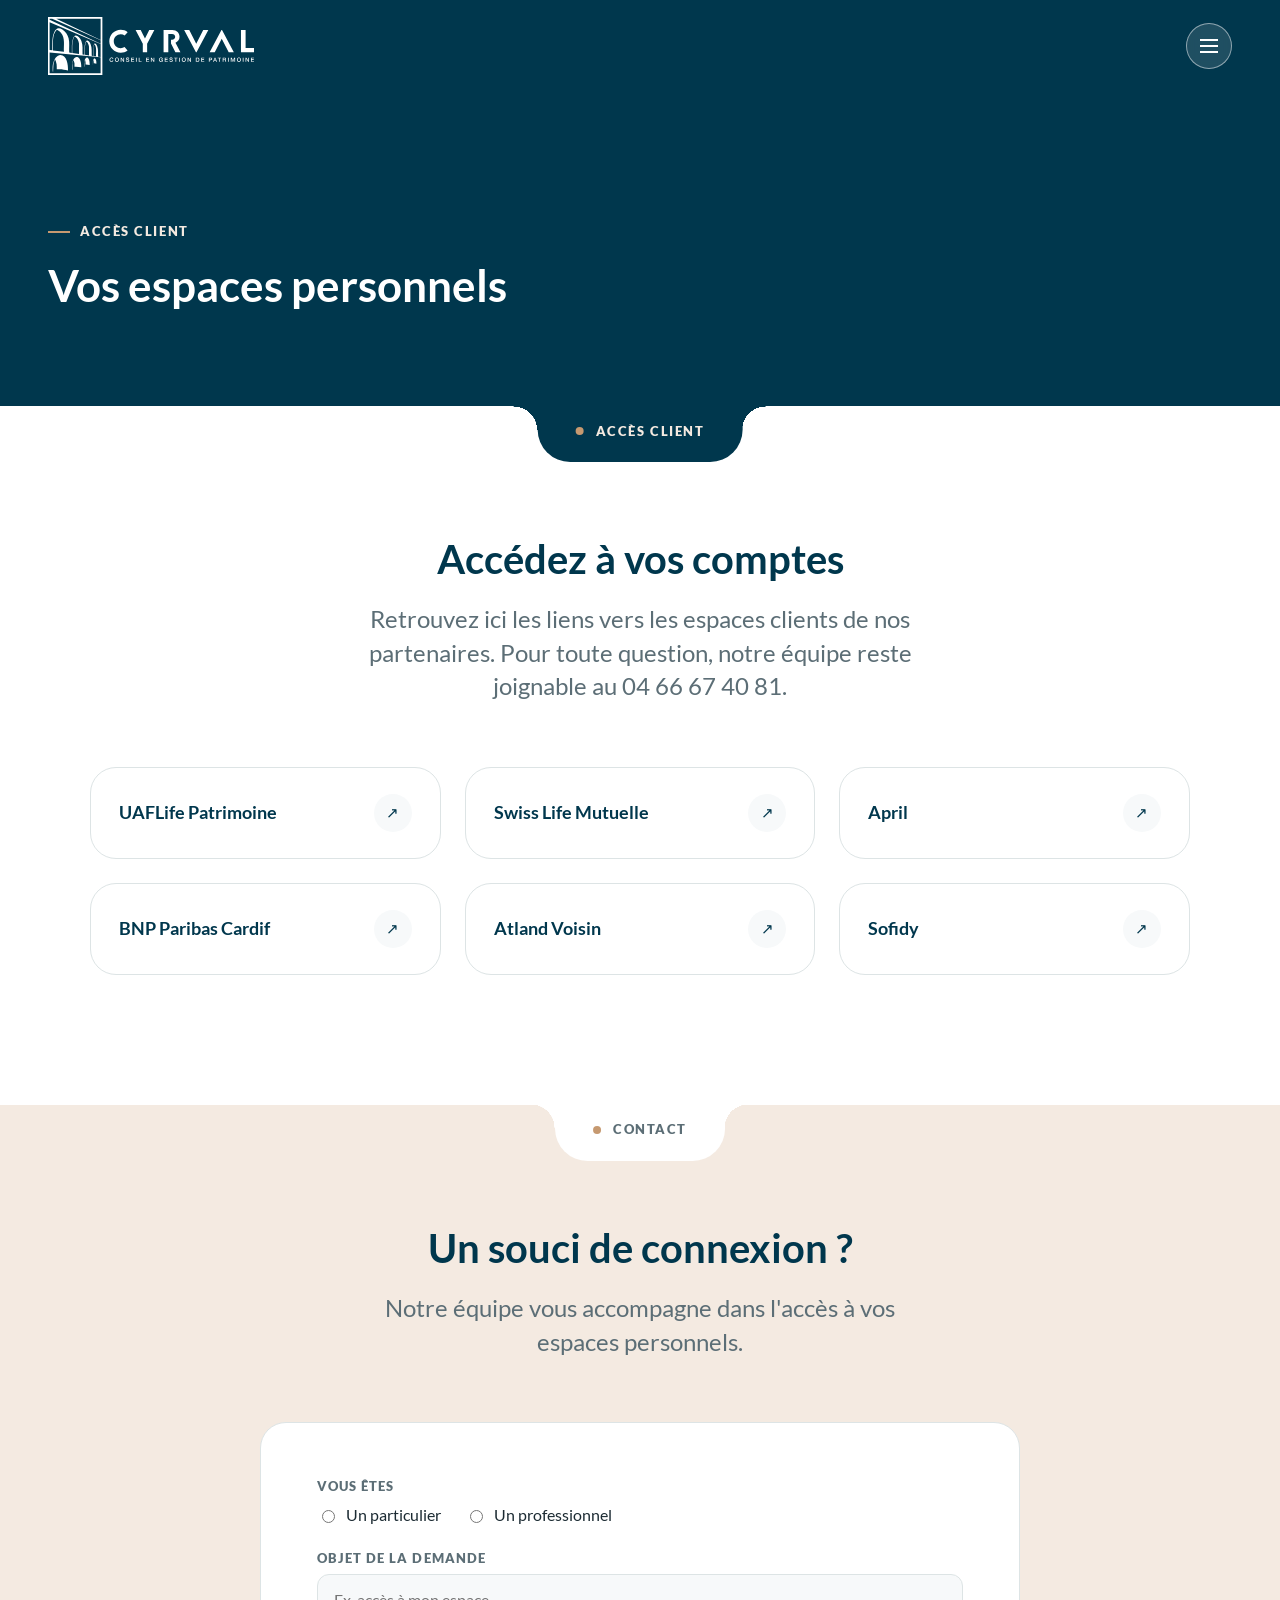
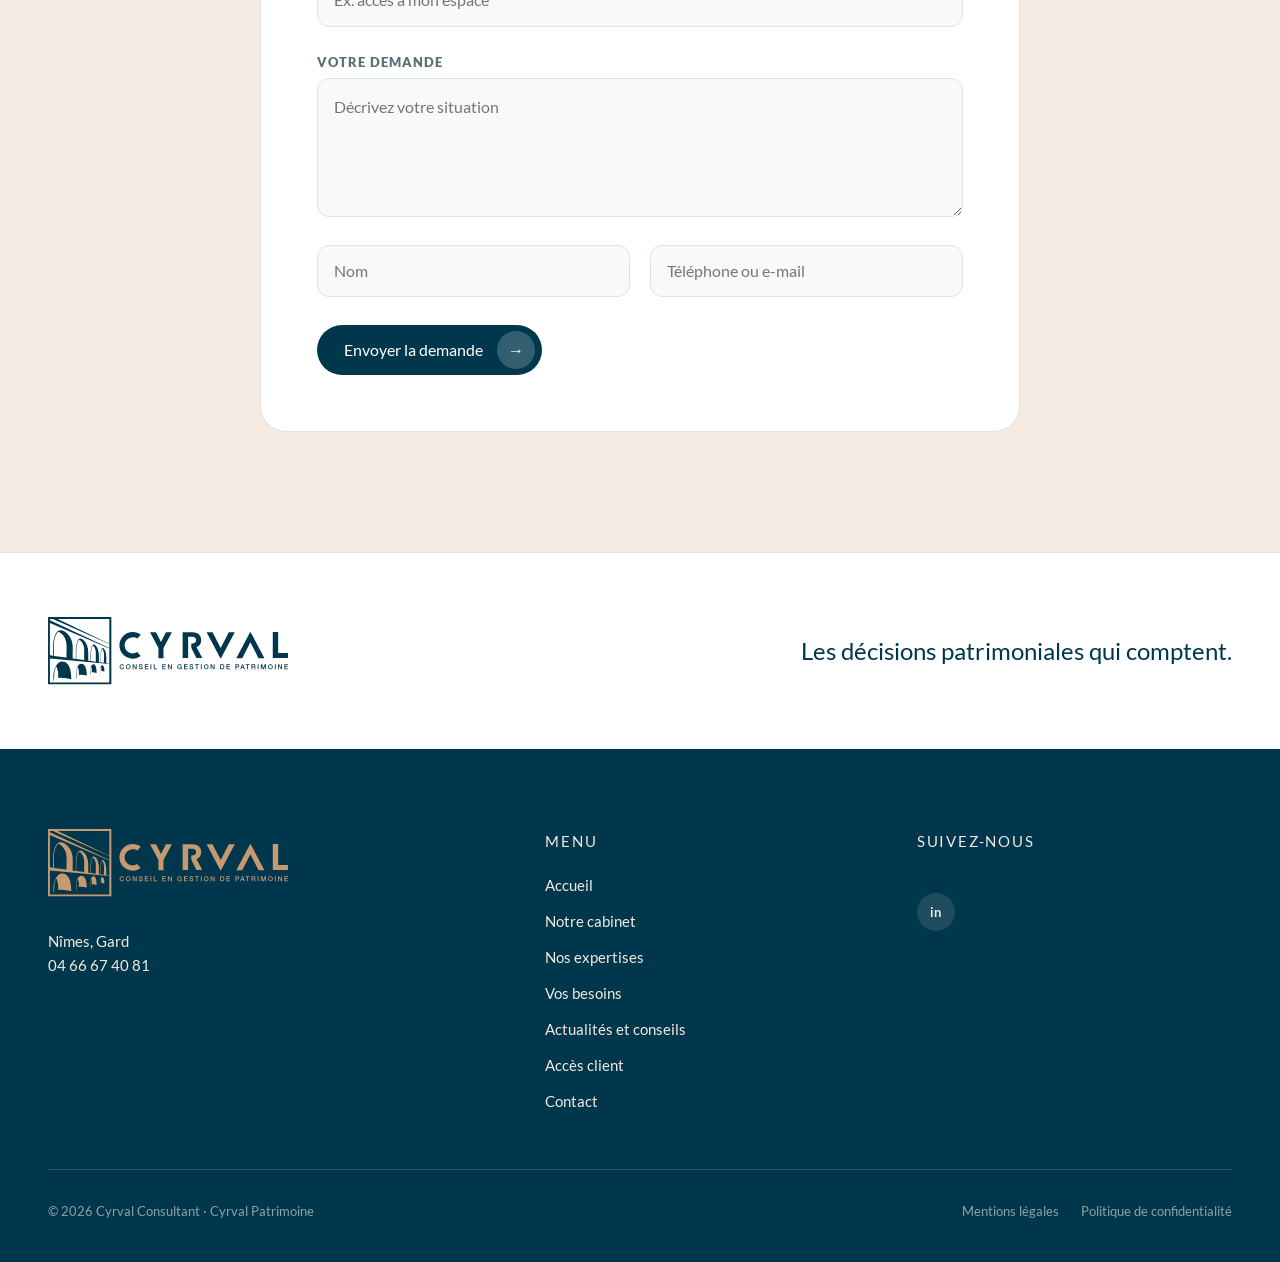
==== commit f80f7a58: "Pages Mentions legales et Politique de confidentialite Montees a partir de l'ancien site (donnees re" ====
--- a/acces-client.html
+++ b/acces-client.html
@@ -248,7 +248,10 @@
     </div>
     <div class="pied__bas">
       <span>© 2026 Cyrval Consultant · Cyrval Patrimoine</span>
-      <a href="#">Mentions légales</a>
+      <span class="pied__legal">
+        <a href="mentions-legales.html">Mentions légales</a>
+        <a href="politique-confidentialite.html">Politique de confidentialité</a>
+      </span>
     </div>
   </div>
 </footer>
--- a/assets/css/cyrval.css
+++ b/assets/css/cyrval.css
@@ -1490,6 +1490,8 @@
 
 .pied__bas a:hover { color: var(--sable); }
 
+.pied__legal { display: flex; gap: 22px; flex-wrap: wrap; }
+
 /* =============================================================
    13. Actualités : liste (archive) et article (single)
    ============================================================= */
@@ -1859,6 +1861,73 @@
 }
 
 .portail:hover .portail__fleche { background: var(--bleu); color: var(--blanc); }
+
+/* Accordéon (exemples d'investissement, pages Vos besoins) */
+.accordeon {
+  max-width: 820px;
+  margin: 0 auto;
+  display: flex;
+  flex-direction: column;
+  gap: 14px;
+}
+
+.accordeon__item {
+  background: var(--blanc);
+  border: 1px solid var(--bord);
+  border-radius: 16px;
+}
+
+.accordeon__tete {
+  width: 100%;
+  display: flex;
+  align-items: center;
+  justify-content: space-between;
+  gap: 20px;
+  padding: 22px 26px;
+  background: none;
+  border: 0;
+  cursor: pointer;
+  text-align: left;
+  font: 600 18px/1.35 var(--font);
+  color: var(--bleu);
+  transition: color .2s ease;
+}
+
+.accordeon__tete:hover { color: var(--bleu-appui); }
+
+/* Icône + / − construite en CSS */
+.accordeon__icone {
+  position: relative;
+  flex-shrink: 0;
+  width: 20px; height: 20px;
+}
+
+.accordeon__icone::before,
+.accordeon__icone::after {
+  content: '';
+  position: absolute;
+  background: var(--or);
+  transition: transform .25s ease, opacity .25s ease;
+}
+
+.accordeon__icone::before { top: 9px; left: 0; width: 20px; height: 2px; }
+.accordeon__icone::after { left: 9px; top: 0; width: 2px; height: 20px; }
+
+.accordeon__item.est-ouvert .accordeon__icone::after { transform: scaleY(0); opacity: 0; }
+
+.accordeon__corps {
+  max-height: 0;
+  overflow: hidden;
+  transition: max-height .3s ease;
+}
+
+.accordeon__item.est-ouvert .accordeon__corps { max-height: 320px; }
+
+.accordeon__corps-inner {
+  padding: 0 26px 24px;
+  font: 400 16px/1.7 var(--font);
+  color: var(--gris);
+}
 
 /* =============================================================
    14. Responsive
@@ -1981,6 +2050,9 @@
   .actus-grille .article__corps { padding: 18px 0 0; }
   .equipe { grid-template-columns: 1fr; gap: 40px; }
   .portails { grid-template-columns: 1fr; }
+  .accordeon__tete { font-size: 16px; padding: 18px 20px; }
+  .accordeon__corps-inner { padding: 0 20px 20px; }
+  .accordeon__item.est-ouvert .accordeon__corps { max-height: 420px; }
 
   /* parcours en une colonne, ligne à gauche */
   .parcours__rail, .parcours__progression { left: 9px; }
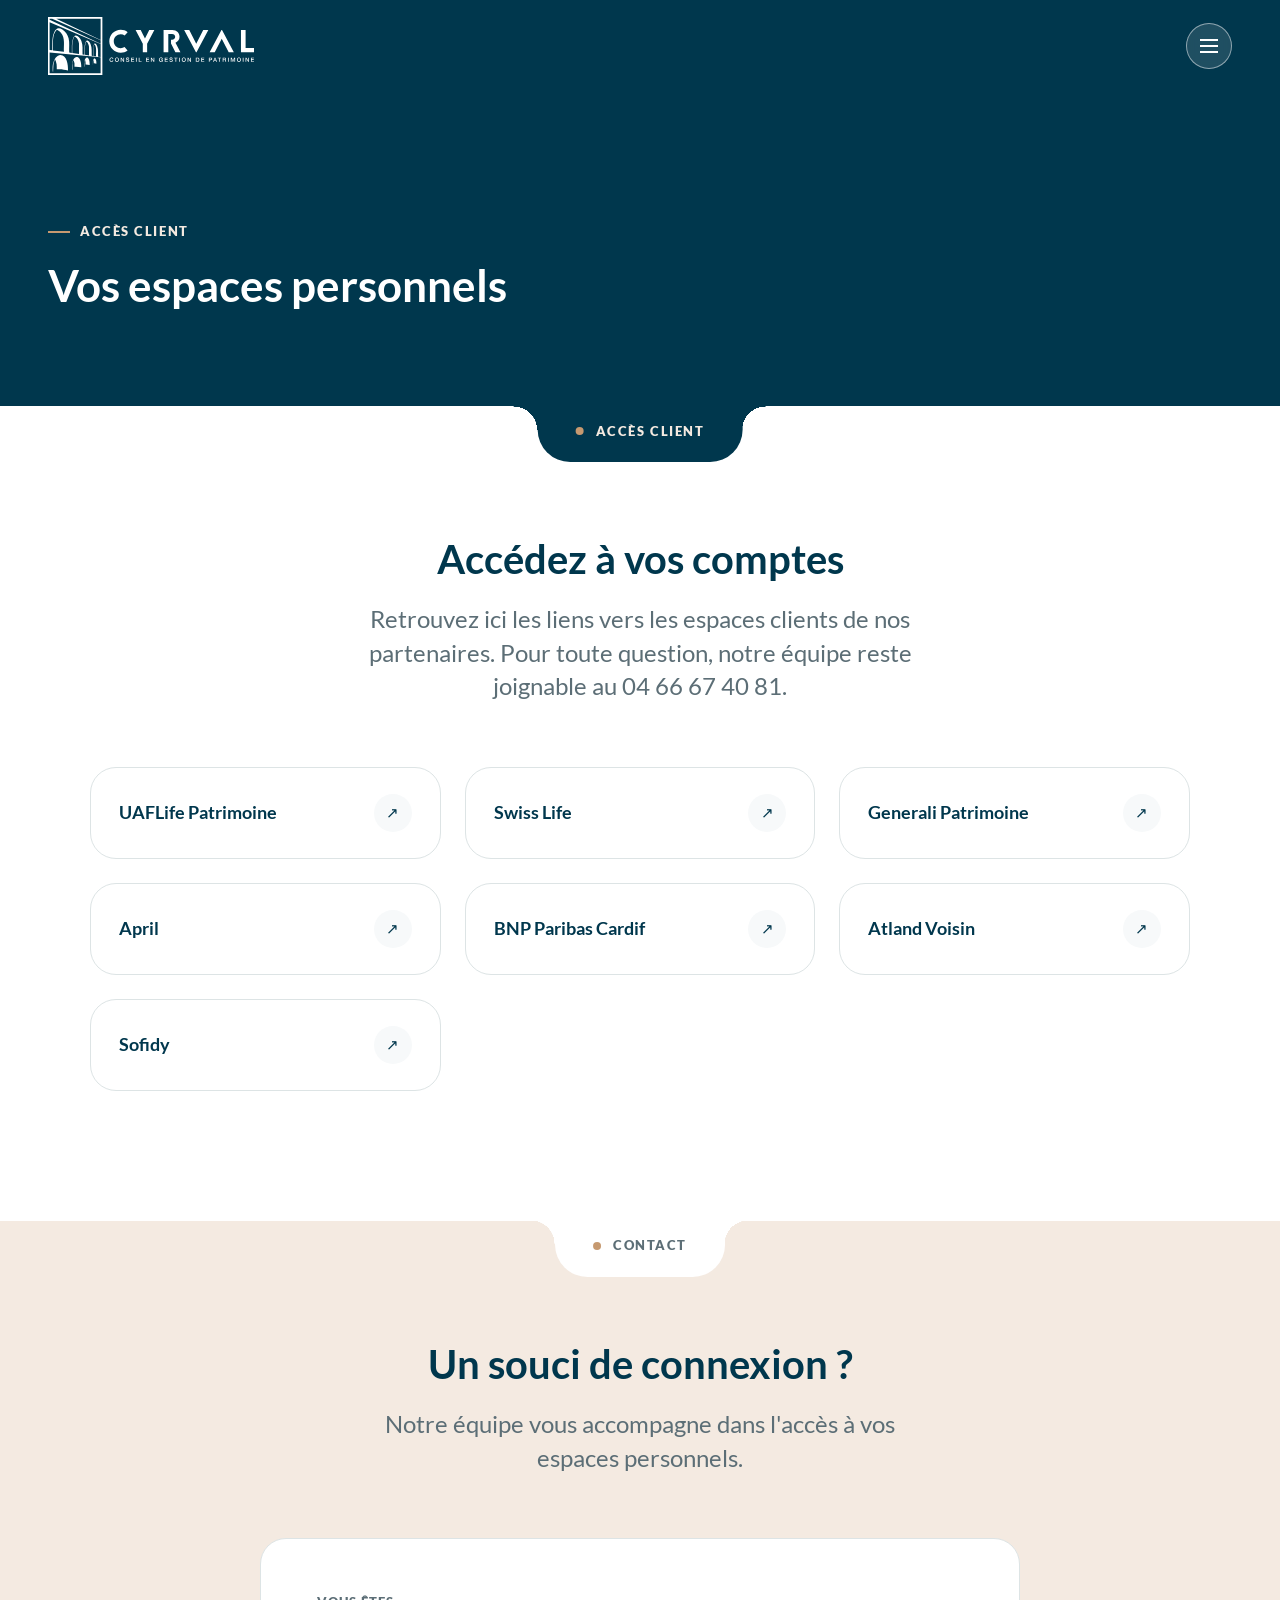
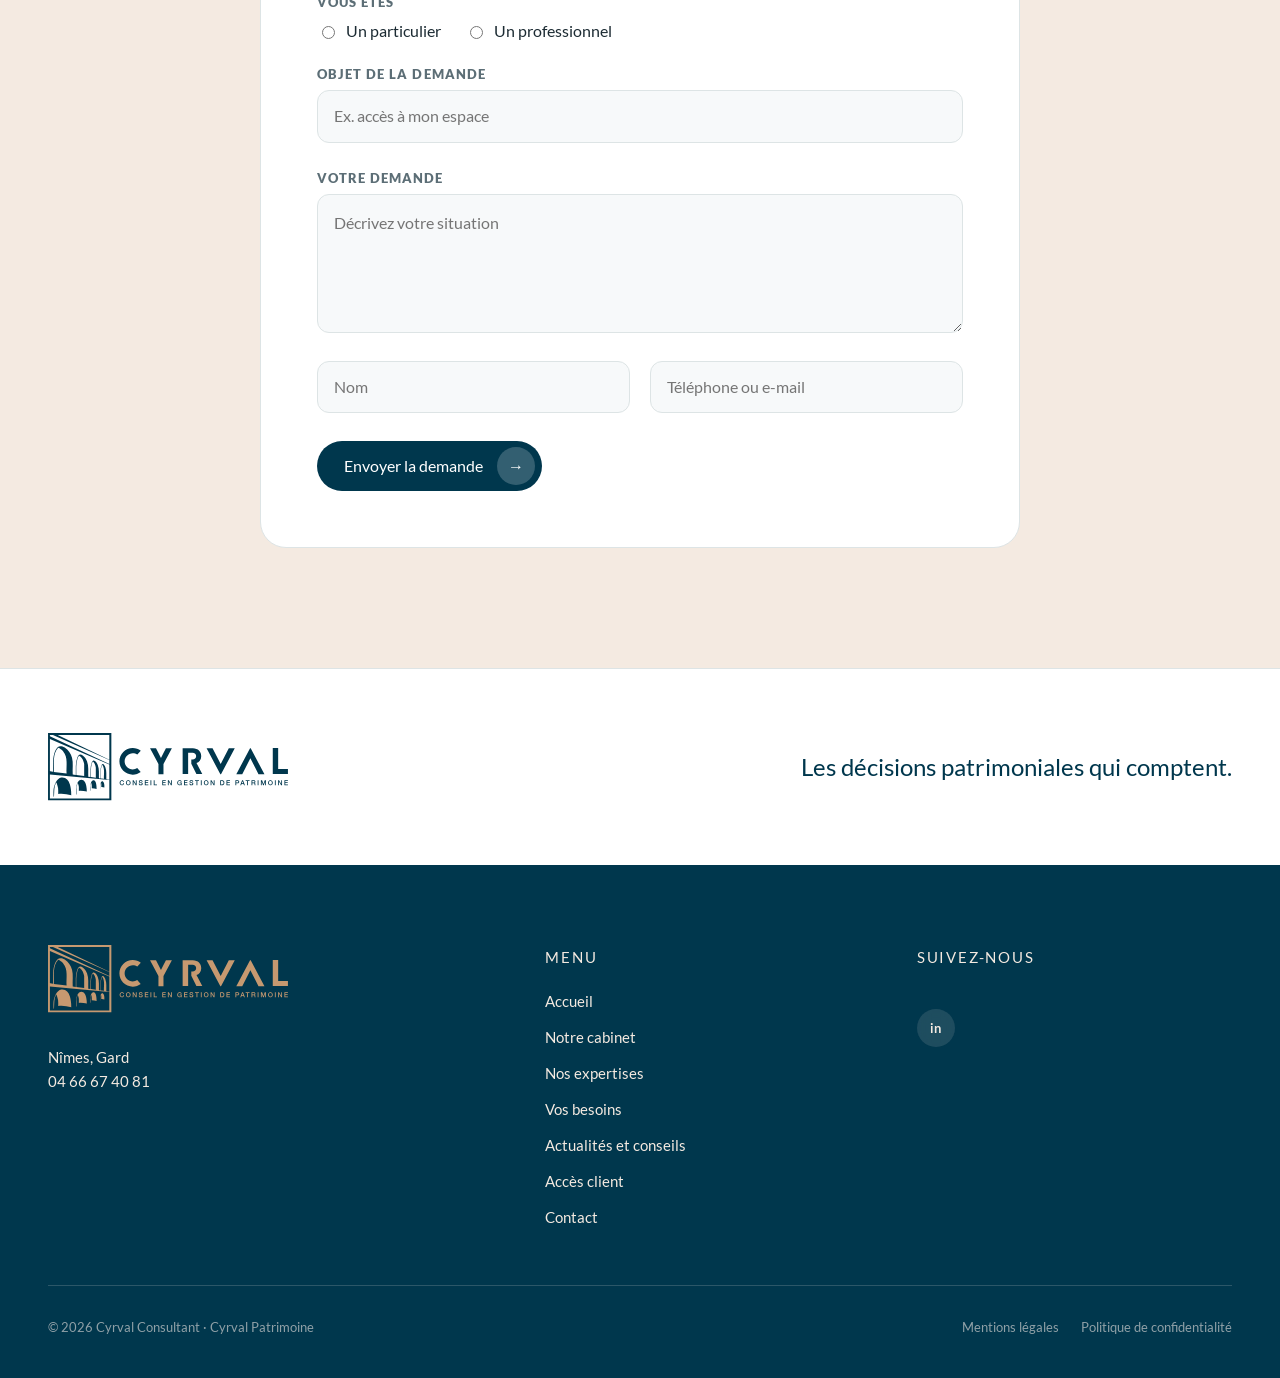
==== commit 9d166cd0: "retours client 10/08 : immobilier indirect, portails, representant legal - Particuliers : accordeon " ====
--- a/acces-client.html
+++ b/acces-client.html
@@ -153,7 +153,11 @@
           <span class="portail__fleche" aria-hidden="true">↗</span>
         </a>
         <a class="portail" href="https://myswisslife.fr/connection/login" target="_blank" rel="noopener">
-          <span class="portail__nom">Swiss Life Mutuelle</span>
+          <span class="portail__nom">Swiss Life</span>
+          <span class="portail__fleche" aria-hidden="true">↗</span>
+        </a>
+        <a class="portail" href="https://generali-patrimoine.fr/" target="_blank" rel="noopener">
+          <span class="portail__nom">Generali Patrimoine</span>
           <span class="portail__fleche" aria-hidden="true">↗</span>
         </a>
         <a class="portail" href="https://www.april.fr/espace-assure" target="_blank" rel="noopener">
